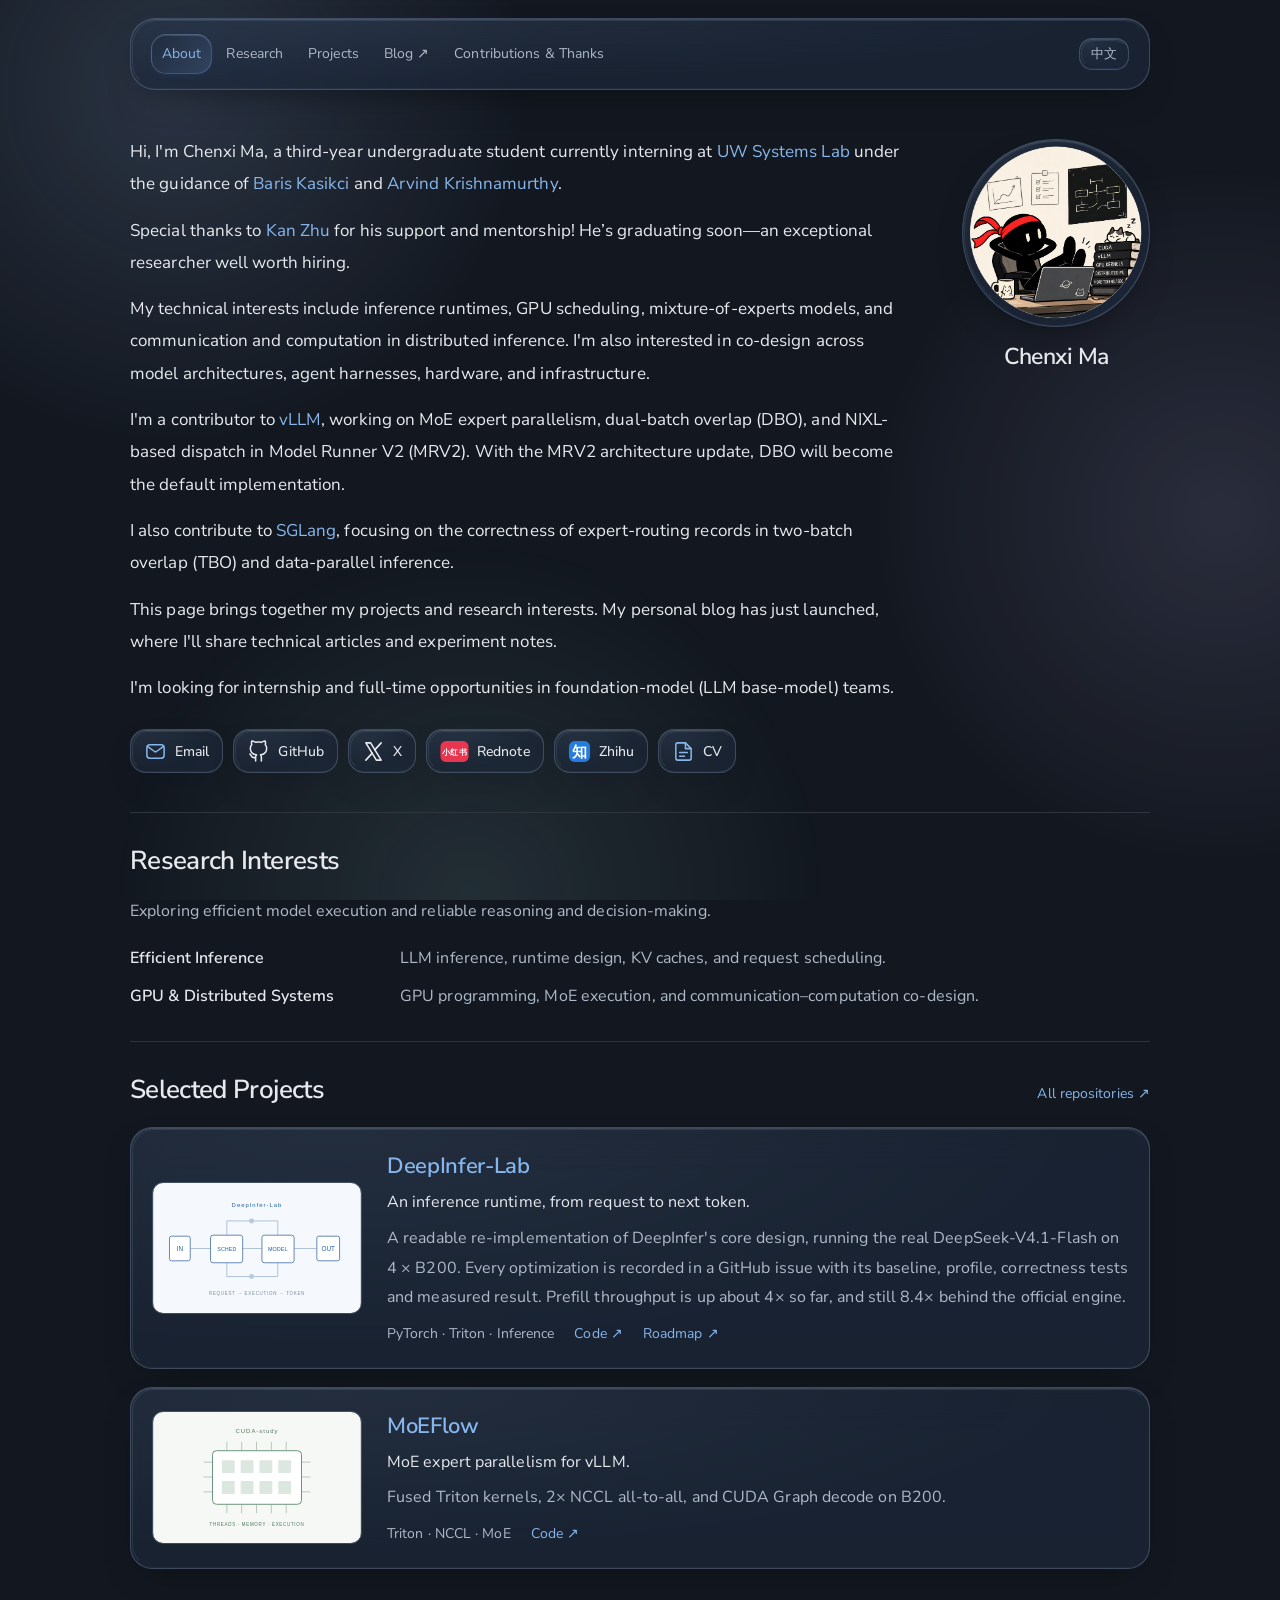
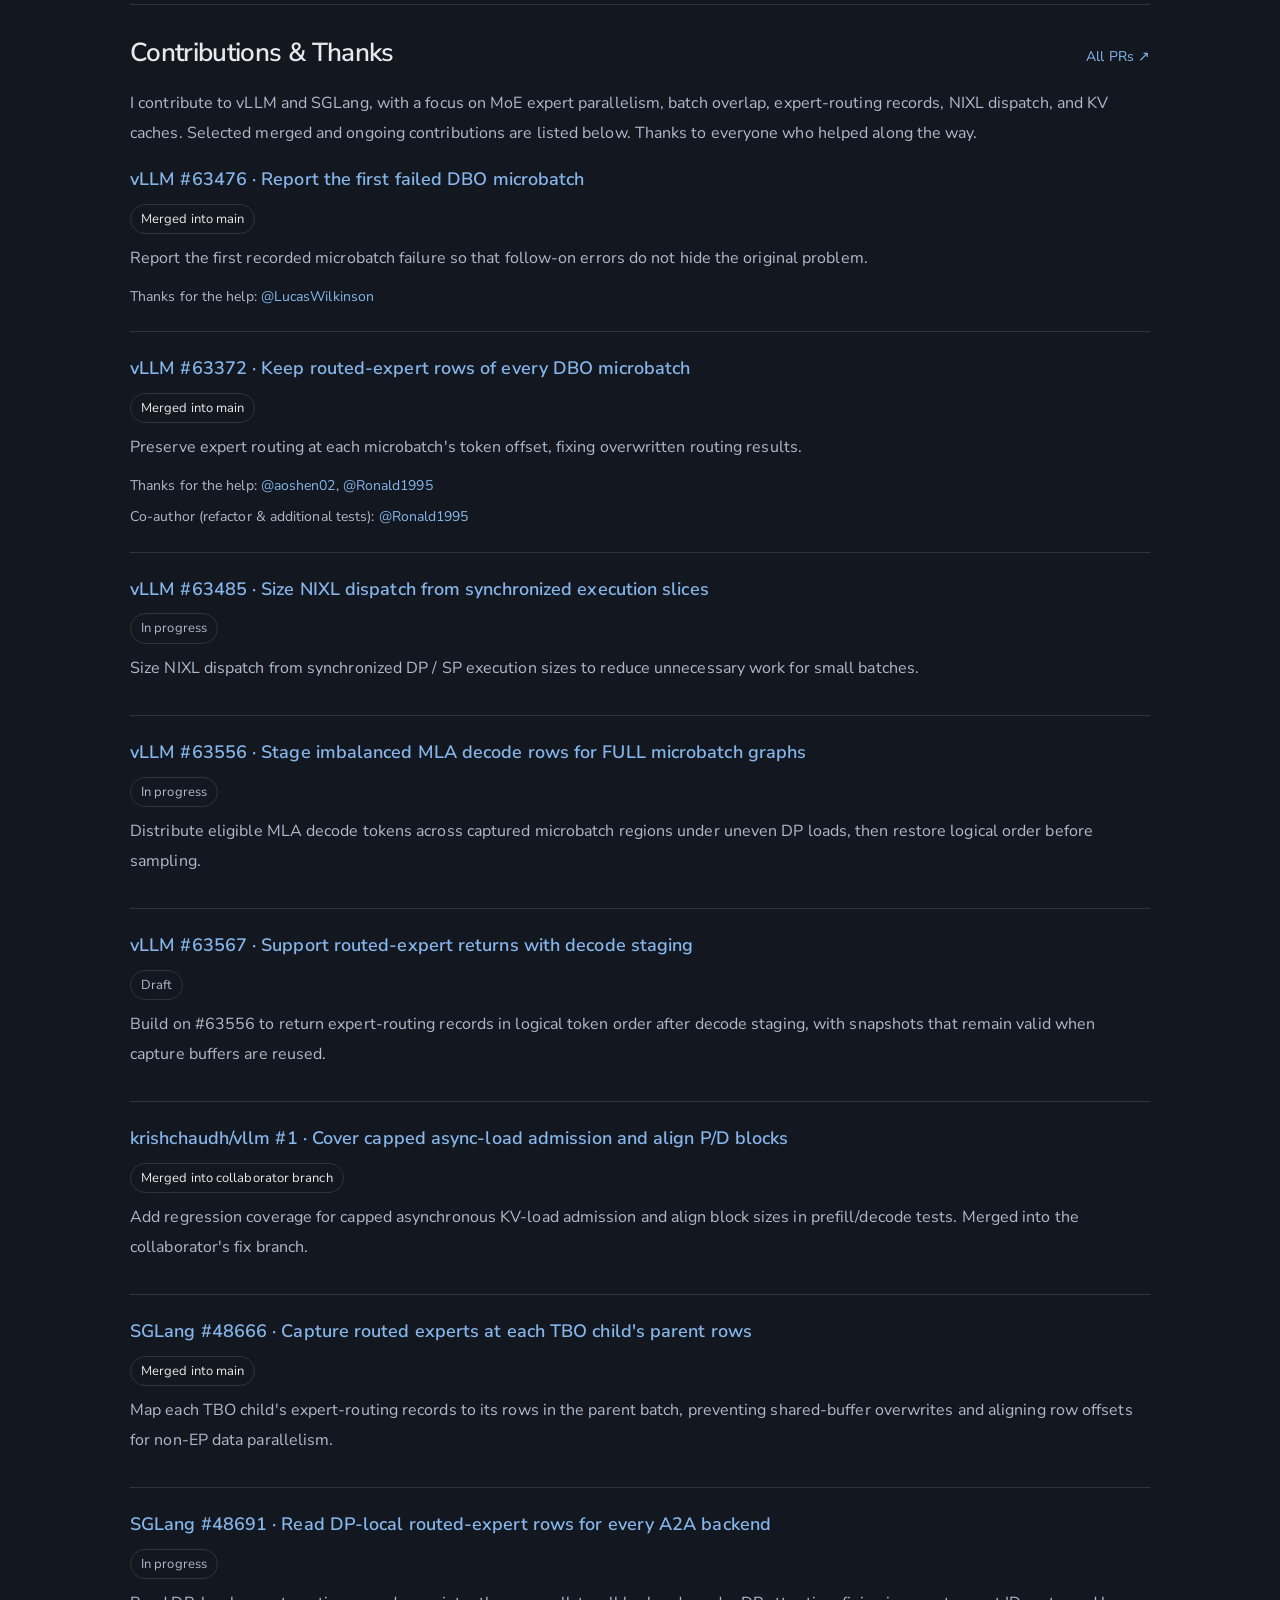
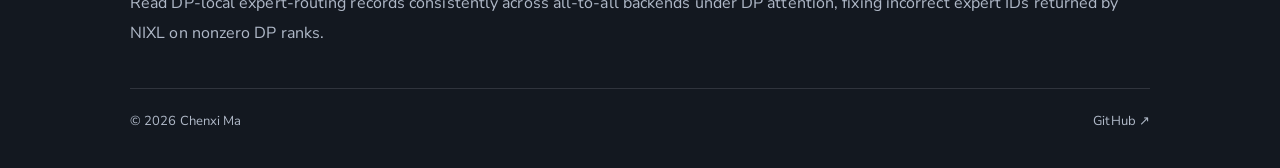
==== index.html @ b16ee127 "Restore Chinese and English CV downloads" ====
<!doctype html>
<html lang="en" data-theme="dark">
<head>
  <meta charset="utf-8">
  <meta name="viewport" content="width=device-width, initial-scale=1, viewport-fit=cover">
  <meta name="description" content="Chenxi Ma's personal homepage. Research interests in LLM inference and GPU systems. Projects, writing, and contact information." data-zh-content="马晨熙的个人主页：大模型推理与 GPU 系统。个人介绍、开源项目与独立博客。">
  <meta name="color-scheme" content="dark">
  <meta name="theme-color" content="#131820">
  <link rel="canonical" href="https://algebra-mcx.github.io/">
  <meta property="og:title" content="Chenxi Ma" data-zh-content="马晨熙">
  <meta property="og:description" content="LLM Inference · GPU Systems" data-zh-content="大模型推理 · GPU 系统">
  <meta property="og:url" content="https://algebra-mcx.github.io/">
  <meta property="og:type" content="website">
  <meta property="og:image" content="https://algebra-mcx.github.io/assets/chenxi-avatar.png">
  <meta property="og:site_name" content="Chenxi Ma">
  <meta name="twitter:card" content="summary">
  <meta name="author" content="Chenxi Ma">
  <meta name="robots" content="index, follow, max-image-preview:large">
  <link rel="me" href="https://github.com/algebra-MCX">
  <link rel="me" href="https://x.com/Shannon20051127">
  <script type="application/ld+json">
  {
    "@context": "https://schema.org",
    "@type": "ProfilePage",
    "url": "https://algebra-mcx.github.io/",
    "name": "Chenxi Ma",
    "mainEntity": {
      "@type": "Person",
      "name": "Chenxi Ma",
      "alternateName": ["马晨熙", "Chenxi Ma algebra-MCX"],
      "url": "https://algebra-mcx.github.io/",
      "image": "https://algebra-mcx.github.io/assets/chenxi-avatar.png",
      "jobTitle": "Undergraduate researcher, LLM inference and GPU systems",
      "description": "Chenxi Ma, contributor to vLLM and SGLang, working on MoE expert parallelism, batch overlap, expert-routing correctness and NIXL-based dispatch. Interests: LLM inference runtimes and GPU systems.",
      "affiliation": {"@type": "Organization", "name": "UW Systems Lab"},
      "knowsAbout": ["LLM inference", "GPU systems", "Mixture of Experts", "vLLM", "SGLang"],
      "sameAs": ["https://github.com/algebra-MCX", "https://x.com/Shannon20051127", "https://tech-blog-chi.vercel.app/"]
    }
  }
  </script>
  <title data-zh="马晨熙">Chenxi Ma</title>
  <link rel="preconnect" href="https://fonts.googleapis.com">
  <link rel="preconnect" href="https://fonts.gstatic.com" crossorigin>
  <link href="https://fonts.googleapis.com/css2?family=Nunito+Sans:wght@400;500;600;700&amp;display=swap" rel="stylesheet">
  <link rel="icon" href="assets/mark.svg" type="image/svg+xml">
  <link rel="stylesheet" href="style.css?v=contributions-1">
  <script src="config.js?v=xiaohongshu-1" defer></script>
  <script src="main.js?v=cv-lang-1" defer></script>
  <script src="glass.js" defer></script>
</head>
<body>
  <div class="glass-ambient" aria-hidden="true"><span></span><span></span><span></span></div>
  <div class="interaction-ripples" aria-hidden="true"></div>
  <a class="skip-link" href="#main" data-zh="跳转到主要内容">Skip to main content</a>
  <header class="site-header shell glass-surface">
    <nav aria-label="Main navigation" data-zh-label="主导航">
      <span class="nav-lens" aria-hidden="true"></span>
      <a href="#about" data-zh="关于">About</a>
      <a href="#research" data-zh="研究">Research</a>
      <a href="#projects" data-zh="项目">Projects</a>
      <a data-blog-link role="link" aria-disabled="true" title="Blog coming soon" data-zh-title="博客尚未开放" data-zh="博客 ↗">Blog ↗</a>
      <a href="#contributions" data-zh="贡献与致谢">Contributions &amp; Thanks</a>
    </nav>
    <button class="language-toggle glass-control" type="button" lang="zh-CN" aria-label="Switch to Chinese" hidden>中文</button>
  </header>
  <main id="main" class="shell">
    <section class="profile" id="about" aria-labelledby="profile-name">
      <div class="bio">
        <p><span data-zh="你好，我是马晨熙，目前是一名大三学生，正在 ">Hi, I'm Chenxi Ma, a third-year undergraduate student currently interning at </span><a href="https://syslab.cs.washington.edu/">UW Systems Lab</a><span data-zh=" 实习，由 "> under the guidance of </span><a href="https://homes.cs.washington.edu/~baris/">Baris Kasikci</a><span data-zh=" 和 "> and </span><a href="https://www.cs.washington.edu/people/faculty/arvind">Arvind Krishnamurthy</a><span data-zh=" 指导。">.</span></p>
        <p><span data-zh="特别感谢 ">Special thanks to </span><a href="https://kanzhu.netlify.app/uploads/KanZhuCV.pdf" data-zh="朱侃">Kan Zhu</a><span data-zh=" 师兄的关照！"> for his support and mentorship!</span> <span data-zh="师兄即将毕业，实力过硬，欢迎各大厂联系！">He’s graduating soon—an exceptional researcher well worth hiring.</span></p>
        <p data-zh="我的技术兴趣包括推理 Runtime、GPU 调度、混合专家模型，以及分布式推理中的通信与计算。同时，我也对模型架构、Agent Harness、硬件与 Infra 之间的 Co-design 感兴趣。">My technical interests include inference runtimes, GPU scheduling, mixture-of-experts models, and communication and computation in distributed inference. I'm also interested in co-design across model architectures, agent harnesses, hardware, and infrastructure.</p>
        <p><span data-zh="我是 ">I'm a contributor to </span><a href="https://github.com/vllm-project/vllm">vLLM</a><span data-zh=" 的贡献者，方向是 Model Runner V2 中的 MoE 专家并行、双批次重叠（DBO）和基于 NIXL 的 dispatch。">, working on MoE expert parallelism, dual-batch overlap (DBO), and NIXL-based dispatch in Model Runner V2 (MRV2).</span> <span data-zh="随着 MRV2 架构更新，DBO 将成为默认实现。">With the MRV2 architecture update, DBO will become the default implementation.</span></p>
        <p><span data-zh="我也是 ">I also contribute to </span><a href="https://github.com/sgl-project/sglang">SGLang</a><span data-zh=" 的贡献者，关注双批次重叠（TBO）与数据并行推理中专家路由记录的正确性。">, focusing on the correctness of expert-routing records in two-batch overlap (TBO) and data-parallel inference.</span></p>
        <p data-zh="这里收录我的项目与研究兴趣。个人博客刚刚搭建，之后会在其中分享技术文章和实验笔记。">This page brings together my projects and research interests. My personal blog has just launched, where I'll share technical articles and experiment notes.</p>
        <p data-zh="我正在寻找大模型基座方向的实习和正式工作。">I'm looking for internship and full-time opportunities in foundation-model (LLM base-model) teams.</p>
        <div class="social-links" aria-label="Social and contact links" data-zh-label="社交与联系方式">
          <a class="social-link glass-control social-email" href="mailto:shannon20051127@gmail.com">
            <span class="social-icon" aria-hidden="true"><svg viewBox="0 0 24 24" fill="none" stroke="currentColor" stroke-width="1.6" stroke-linecap="round" stroke-linejoin="round"><rect x="3" y="5" width="18" height="14" rx="3"/><path d="m4 7 7 5a1.8 1.8 0 0 0 2 0l7-5"/></svg></span><span data-zh="邮箱">Email</span>
          </a>
          <a class="social-link glass-control social-github" href="https://github.com/algebra-MCX">
            <span class="social-icon" aria-hidden="true"><svg viewBox="0 0 24 24" fill="none" stroke="currentColor" stroke-width="1.6" stroke-linecap="round" stroke-linejoin="round"><path d="M9 22v-3.8c-3.8.8-4.6-1.7-4.6-1.7-.6-1.5-1.4-1.9-1.4-1.9M15 22v-3.9a3.4 3.4 0 0 0-.9-2.6c3.1-.4 6.4-1.5 6.4-7a5.4 5.4 0 0 0-1.5-3.8 5 5 0 0 0-.1-3.7S17.7.6 15 2.4a13.2 13.2 0 0 0-6 0C6.3.6 5.1 1 5.1 1A5 5 0 0 0 5 4.7a5.4 5.4 0 0 0-1.5 3.8c0 5.5 3.3 6.6 6.4 7a3.4 3.4 0 0 0-.9 2.6"/></svg></span><span>GitHub</span>
          </a>
          <a class="social-link glass-control social-x" href="https://x.com/Shannon20051127">
            <span class="social-icon" aria-hidden="true"><svg viewBox="0 0 24 24" fill="none" stroke="currentColor" stroke-width="1.65" stroke-linecap="round" stroke-linejoin="round"><path d="M4 3h5L20 21h-5L4 3Z"/><path d="m20 3-6.7 7.3M4 21l6.7-7.3"/></svg></span><span>X</span>
          </a>
          <a class="social-link glass-control social-red" data-profile-link="xiaohongshu" href="https://www.xiaohongshu.com/user/profile/6ad229240000000005006800">
            <span class="social-icon" aria-hidden="true"><svg viewBox="0 0 32 24"><rect x=".5" y=".5" width="31" height="23" rx="6" fill="currentColor"/><text x="16" y="15.8" fill="white" text-anchor="middle" font-size="9" font-weight="700" font-family="PingFang SC,Microsoft YaHei,sans-serif">小红书</text></svg></span><span data-zh="小红书">Rednote</span>
          </a>
          <a class="social-link glass-control social-zhihu" data-profile-link="zhihu" href="https://www.zhihu.com/people/zhib1eiazpn">
            <span class="social-icon" aria-hidden="true"><svg viewBox="0 0 24 24"><rect x="1" y="1" width="22" height="22" rx="6" fill="currentColor"/><text x="12" y="17.3" fill="white" text-anchor="middle" font-size="16" font-weight="600" font-family="PingFang SC,Microsoft YaHei,sans-serif">知</text></svg></span><span data-zh="知乎">Zhihu</span>
          </a>
          <a id="cv" class="social-link glass-control social-resume" href="CV-en.pdf" data-zh-href="CV-zh.pdf" target="_blank" rel="noopener" title="CV (PDF)" data-zh-title="简历（PDF）">
            <span class="social-icon" aria-hidden="true"><svg viewBox="0 0 24 24" fill="none" stroke="currentColor" stroke-width="1.6" stroke-linecap="round" stroke-linejoin="round"><path d="M14 3H6a2 2 0 0 0-2 2v14a2 2 0 0 0 2 2h12a2 2 0 0 0 2-2V9Z"/><path d="M14 3v6h6M8 13h8M8 17h5"/></svg></span><span data-zh="简历">CV</span>
          </a>
        </div>
      </div>
      <aside class="profile-side" aria-label="Profile" data-zh-label="个人资料">
        <div class="portrait-frame glass-surface portrait-frame--illustration">
          <span class="portrait-fallback" aria-hidden="true">CM</span>
          <img class="portrait" src="assets/chenxi-avatar.png" width="1254" height="1254" alt="Chenxi Ma's illustrated avatar: a character with a red headband at a laptop, with cats and GPU books" data-zh-alt="马晨熙的插画头像：戴红头带的人物、笔记本电脑、猫和 GPU 书籍" decoding="async" fetchpriority="high">
        </div>
        <h1 id="profile-name" class="profile-caption" data-zh="马晨熙">Chenxi Ma</h1>
      </aside>
    </section>

    <section class="section research" id="research" aria-labelledby="research-title">
      <div class="section-title"><h2 id="research-title" data-zh="研究兴趣">Research Interests</h2></div>
      <p class="section-intro" data-zh="围绕更高效的模型执行，以及更可靠的推理与决策展开探索。">Exploring efficient model execution and reliable reasoning and decision-making.</p>
      <dl class="research-list">
        <div><dt data-zh="高效推理">Efficient Inference</dt><dd data-zh="大模型推理、Runtime 设计、KV cache 与请求调度。">LLM inference, runtime design, KV caches, and request scheduling.</dd></div>
        <div><dt data-zh="GPU 与分布式系统">GPU &amp; Distributed Systems</dt><dd data-zh="GPU 编程、MoE 执行，以及通信与计算的协同。">GPU programming, MoE execution, and communication–computation co-design.</dd></div>
      </dl>
    </section>

    <section class="section" id="projects" aria-labelledby="projects-title">
      <div class="section-title"><h2 id="projects-title" data-zh="精选项目">Selected Projects</h2><a class="all-link" href="https://github.com/algebra-MCX?tab=repositories" data-zh="全部仓库 ↗">All repositories ↗</a></div>
      <article class="project glass-surface">
        <a class="project-image" href="https://github.com/algebra-MCX/DeepInfer-Lab" tabindex="-1" aria-hidden="true"><img src="assets/runtime.svg?v=deepinfer-lab" width="210" height="132" alt="" loading="lazy"></a>
        <div class="project-copy"><h3><a href="https://github.com/algebra-MCX/DeepInfer-Lab">DeepInfer-Lab</a></h3><p class="project-subtitle" data-zh="理解推理 Runtime，从请求到下一个 token。">An inference runtime, from request to next token.</p><p data-zh="可读的 DeepInfer 核心设计复刻，在 4 × B200 上运行真实的 DeepSeek-V4.1-Flash。每一次优化都在 GitHub issue 中记录基线、profile、正确性测试与实测结果；prefill 吞吐目前提升约 4 倍，离官方仍差 8.4 倍。">A readable re-implementation of DeepInfer's core design, running the real DeepSeek-V4.1-Flash on 4 × B200. Every optimization is recorded in a GitHub issue with its baseline, profile, correctness tests and measured result. Prefill throughput is up about 4× so far, and still 8.4× behind the official engine.</p><div class="project-meta"><span data-zh="PyTorch · Triton · 推理">PyTorch · Triton · Inference</span><a href="https://github.com/algebra-MCX/DeepInfer-Lab" data-zh="代码 ↗">Code ↗</a><a href="https://github.com/algebra-MCX/DeepInfer-Lab/issues/3" data-zh="路线图 ↗">Roadmap ↗</a></div></div>
      </article>
      <article class="project glass-surface">
        <a class="project-image" href="https://github.com/algebra-MCX/MoEFlow" tabindex="-1" aria-hidden="true"><img src="assets/compute.svg" width="210" height="132" alt="" loading="lazy"></a>
        <div class="project-copy"><h3><a href="https://github.com/algebra-MCX/MoEFlow">MoEFlow</a></h3><p class="project-subtitle" data-zh="面向 vLLM 的 MoE 专家并行。">MoE expert parallelism for vLLM.</p><p data-zh="融合 Triton kernel、两倍 NCCL all-to-all，以及在 B200 上的 CUDA Graph decode。">Fused Triton kernels, 2× NCCL all-to-all, and CUDA Graph decode on B200.</p><div class="project-meta"><span data-zh="Triton · NCCL · MoE">Triton · NCCL · MoE</span><a href="https://github.com/algebra-MCX/MoEFlow" data-zh="代码 ↗">Code ↗</a></div></div>
      </article>
    </section>

    <section class="section contributions" id="contributions" aria-labelledby="contributions-title">
      <span id="vllm" aria-hidden="true"></span>
      <div class="section-title"><h2 id="contributions-title" data-zh="贡献与致谢">Contributions &amp; Thanks</h2><a class="all-link" href="https://github.com/search?q=is%3Apr+author%3Aalgebra-MCX+is%3Apublic+-user%3Aalgebra-MCX&amp;type=pullrequests" data-zh="全部 PR ↗">All PRs ↗</a></div>
      <p class="section-intro" data-zh="我为 vLLM 和 SGLang 贡献代码，关注 MoE 专家并行、批次重叠、专家路由记录、NIXL dispatch 和 KV cache。以下收录已合并和进行中的工作。感谢在这些工作中给予帮助的伙伴。">I contribute to vLLM and SGLang, with a focus on MoE expert parallelism, batch overlap, expert-routing records, NIXL dispatch, and KV caches. Selected merged and ongoing contributions are listed below. Thanks to everyone who helped along the way.</p>
      <dl class="research-list contribution-list">
        <div>
          <dt><a href="https://github.com/vllm-project/vllm/pull/63476">vLLM #63476 · Report the first failed DBO microbatch</a></dt>
          <dd>
            <span class="contribution-status" data-zh="已合并到 main">Merged into main</span>
            <p data-zh="报告最先记录的 microbatch 异常，避免后续错误掩盖原始问题。">Report the first recorded microbatch failure so that follow-on errors do not hide the original problem.</p>
            <div class="contribution-credit"><span data-zh="感谢帮助：">Thanks for the help: </span><a href="https://github.com/LucasWilkinson">@LucasWilkinson</a></div>
          </dd>
        </div>
        <div>
          <dt><a href="https://github.com/vllm-project/vllm/pull/63372">vLLM #63372 · Keep routed-expert rows of every DBO microbatch</a></dt>
          <dd>
            <span class="contribution-status" data-zh="已合并到 main">Merged into main</span>
            <p data-zh="按各 microbatch 的 token 偏移保存专家路由，修复路由结果相互覆盖的问题。">Preserve expert routing at each microbatch's token offset, fixing overwritten routing results.</p>
            <div class="contribution-credit"><span data-zh="感谢帮助：">Thanks for the help: </span><a href="https://github.com/aoshen02">@aoshen02</a>, <a href="https://github.com/Ronald1995">@Ronald1995</a></div>
            <div class="contribution-credit"><span data-zh="共同作者（重构与补充测试）：">Co-author (refactor &amp; additional tests): </span><a href="https://github.com/Ronald1995">@Ronald1995</a></div>
          </dd>
        </div>
        <div>
          <dt><a href="https://github.com/vllm-project/vllm/pull/63485">vLLM #63485 · Size NIXL dispatch from synchronized execution slices</a></dt>
          <dd>
            <span class="contribution-status contribution-status--pending" data-zh="进行中">In progress</span>
            <p data-zh="按同步后的 DP / SP 执行规模设置 NIXL dispatch 容量，减少小批次下的冗余工作。">Size NIXL dispatch from synchronized DP / SP execution sizes to reduce unnecessary work for small batches.</p>
          </dd>
        </div>
        <div>
          <dt><a href="https://github.com/vllm-project/vllm/pull/63556">vLLM #63556 · Stage imbalanced MLA decode rows for FULL microbatch graphs</a></dt>
          <dd>
            <span class="contribution-status contribution-status--pending" data-zh="进行中">In progress</span>
            <p data-zh="在 DP 负载不均时，将符合条件的 MLA decode token 分布到已捕获的 microbatch 区域，并在采样前恢复逻辑顺序。">Distribute eligible MLA decode tokens across captured microbatch regions under uneven DP loads, then restore logical order before sampling.</p>
          </dd>
        </div>
        <div>
          <dt><a href="https://github.com/vllm-project/vllm/pull/63567">vLLM #63567 · Support routed-expert returns with decode staging</a></dt>
          <dd>
            <span class="contribution-status contribution-status--pending" data-zh="草稿">Draft</span>
            <p data-zh="基于 #63556，在 decode staging 后按逻辑 token 顺序返回专家路由，并在捕获缓冲区复用后保持路由快照有效。">Build on #63556 to return expert-routing records in logical token order after decode staging, with snapshots that remain valid when capture buffers are reused.</p>
          </dd>
        </div>
        <div>
          <dt><a href="https://github.com/krishchaudh/vllm/pull/1">krishchaudh/vllm #1 · Cover capped async-load admission and align P/D blocks</a></dt>
          <dd>
            <span class="contribution-status" data-zh="已合并到协作者分支">Merged into collaborator branch</span>
            <p data-zh="补充异步 KV 加载准入上限的回归测试，并统一 prefill/decode 测试中的 block 大小。已合并到协作者的修复分支。">Add regression coverage for capped asynchronous KV-load admission and align block sizes in prefill/decode tests. Merged into the collaborator's fix branch.</p>
          </dd>
        </div>
        <div>
          <dt><a href="https://github.com/sgl-project/sglang/pull/48666">SGLang #48666 · Capture routed experts at each TBO child's parent rows</a></dt>
          <dd>
            <span class="contribution-status" data-zh="已合并到 main">Merged into main</span>
            <p data-zh="将 TBO 子批次的专家路由写入父批次中对应的 token 行，修复共享缓冲区中的记录覆盖，并对齐非 EP 数据并行场景下的行偏移。">Map each TBO child's expert-routing records to its rows in the parent batch, preventing shared-buffer overwrites and aligning row offsets for non-EP data parallelism.</p>
          </dd>
        </div>
        <div>
          <dt><a href="https://github.com/sgl-project/sglang/pull/48691">SGLang #48691 · Read DP-local routed-expert rows for every A2A backend</a></dt>
          <dd>
            <span class="contribution-status contribution-status--pending" data-zh="进行中">In progress</span>
            <p data-zh="在 DP attention 下，统一各 all-to-all 后端对 DP 本地专家路由记录的读取方式，修复 NIXL 在非零 DP rank 上返回错误专家 ID 的问题。">Read DP-local expert-routing records consistently across all-to-all backends under DP attention, fixing incorrect expert IDs returned by NIXL on nonzero DP ranks.</p>
          </dd>
        </div>
      </dl>
    </section>

  </main>
  <footer class="site-footer shell"><span>© <span id="year">2026</span> <span data-zh="马晨熙">Chenxi Ma</span></span><a href="https://github.com/algebra-MCX">GitHub ↗</a></footer>
</body>
</html>
---- style.css ----
@charset "UTF-8";
:root{color-scheme:light;--paper:#fff;--ink:#20242a;--muted:#6b7179;--line:#e7e9ec;--link:#2463a5;--soft:#f5f7fa;--sans:-apple-system,BlinkMacSystemFont,"Segoe UI","PingFang SC","Microsoft YaHei",Arial,sans-serif}
:root[data-theme="dark"]{color-scheme:dark;--paper:#17191d;--ink:#e7e9ee;--muted:#a2a8b2;--line:#30343d;--link:#86b6eb;--soft:#252a32}
*{box-sizing:border-box}html{scroll-behavior:smooth;scroll-padding-top:30px}body{margin:0;background:var(--paper);color:var(--ink);font:14px/1.85 var(--sans);-webkit-font-smoothing:antialiased}a{color:var(--link);text-decoration:none;text-underline-offset:3px}a:hover:not([aria-disabled="true"]){text-decoration:underline}a:focus-visible,button:focus-visible{outline:2px solid var(--link);outline-offset:5px;border-radius:2px}button{font:inherit}[hidden]{display:none!important}a[aria-disabled="true"]{color:var(--muted);opacity:.6;cursor:default}.shell{width:min(920px,calc(100% - 80px));margin-inline:auto}.skip-link{position:fixed;z-index:5;top:-80px;left:20px;padding:8px 18px;background:var(--ink);color:var(--paper)}.skip-link:focus{top:12px}.site-header{height:83px;display:flex;align-items:center;border-bottom:1px solid var(--line);gap:22px}.brand{color:var(--ink);font-size:15px;font-weight:600;letter-spacing:-.3px}.site-header nav{display:flex;gap:25px;align-items:center;margin-left:auto;font-size:12px}.site-header nav a{color:var(--muted)}.site-header nav a:hover{color:var(--link)}.theme-toggle{width:28px;height:28px;display:grid;place-items:center;flex-shrink:0;border:0;background:transparent;color:var(--muted);cursor:pointer;border-radius:50%}.theme-toggle:hover{background:var(--soft)}.profile{display:grid;grid-template-columns:minmax(0,1fr) 188px;gap:54px;padding-block:52px 39px;align-items:start}h1{font-size:34px;line-height:1.2;font-weight:600;letter-spacing:-1px;margin:0 0 23px}.bio p{margin:0 0 14px;text-wrap:pretty}.bio strong{font-weight:600}.social-links{display:flex;gap:13px;align-items:center;margin-top:22px;font-size:13px}.social-links>span{color:#b0b5bd}.profile-side{padding-top:3px}.portrait-frame{position:relative;width:188px;height:204px;border-radius:5px;overflow:hidden;background:var(--soft);border:1px solid var(--line)}.portrait-fallback{position:absolute;inset:0;display:grid;place-items:center;font:500 58px/1 Georgia,serif;color:var(--muted)}.portrait{position:relative;display:block;width:100%;height:100%;object-fit:cover;background:var(--soft)}.profile-caption{margin:11px 0 0;text-align:center;font-size:12px;font-weight:500;line-height:1.7}.profile-caption span{display:block;color:var(--muted);font-size:11px;font-weight:400}.section{padding-block:28px 30px;border-top:1px solid var(--line)}.section-title{display:flex;justify-content:space-between;align-items:baseline;gap:18px;margin-bottom:17px}h2{margin:0;font-size:21px;line-height:1.5;font-weight:600;letter-spacing:-.5px}h2 span{color:var(--muted);font-size:12px;font-weight:400;letter-spacing:0;margin-left:10px}.all-link{font-size:12px;white-space:nowrap}.section-intro{color:var(--muted);font-size:13px;margin:0 0 17px}.research-list{margin:0;font-size:13px}.research-list>div{display:grid;grid-template-columns:224px 1fr;gap:18px;margin-top:8px}.research-list dt{font-weight:500}.research-list dd{margin:0;color:var(--muted)}.project{display:grid;grid-template-columns:210px minmax(0,1fr);gap:27px;margin-top:27px;align-items:center}.project:last-child{margin-bottom:5px}.project-image{display:block;line-height:0;border:1px solid var(--line);border-radius:4px;overflow:hidden}.project-image img{display:block;width:100%;height:auto;aspect-ratio:210/132;object-fit:cover}.project-copy h3{margin:0 0 4px;font-size:17px;font-weight:600;line-height:1.6;letter-spacing:-.2px}.project-copy p{margin:0 0 8px;font-size:12px;line-height:1.85;color:var(--muted)}.project-copy p.project-subtitle{color:var(--ink);font-size:13px;margin-bottom:6px}.project-meta{display:flex;flex-wrap:wrap;gap:8px 20px;align-items:center;font-size:11px}.project-meta>span{color:var(--muted)}.blog p,.contact p{margin:0 0 11px;font-size:13px}.blog p.blog-status{color:var(--muted);font-size:11px}.contact .email{font-size:13px}.site-footer{display:flex;justify-content:space-between;align-items:center;gap:20px;color:var(--muted);font-size:11px;padding-block:20px 35px;border-top:1px solid var(--line)}.site-footer a{color:var(--muted)}
@media(max-width:760px){.shell{width:calc(100% - 48px)}.profile{grid-template-columns:minmax(0,1fr) 150px;gap:32px;padding-top:40px}.portrait-frame{width:150px;height:170px}h1{font-size:31px}.site-header nav{gap:18px}.project{grid-template-columns:180px minmax(0,1fr);gap:20px}.research-list>div{grid-template-columns:200px 1fr;gap:12px}}
@media(max-width:540px){.shell{width:calc(100% - 36px)}body{font-size:13px}.site-header{height:auto;min-height:78px;flex-wrap:wrap;gap:6px 10px;padding-block:15px}.site-header .brand{margin-right:auto}.site-header nav{order:3;flex:0 0 100%;margin-left:0;gap:23px;font-size:11px}.theme-toggle{margin-left:auto}.profile{position:relative;display:block;padding-block:31px 27px}.bio h1{font-size:30px;padding-right:102px;margin-bottom:68px;min-height:36px}.profile-side{position:absolute;top:28px;right:0;padding:0}.portrait-frame{width:83px;height:90px;border-radius:4px}.portrait-fallback{font-size:32px}.profile-caption{display:none}.bio p{margin-bottom:12px}.social-links{margin-top:18px;font-size:12px}.section{padding-block:24px 26px}.section-title{gap:10px;margin-bottom:15px}h2{font-size:19px;letter-spacing:-.5px}h2 span{font-size:10px;margin-left:6px}.all-link{font-size:10px}.section-intro{font-size:12px}.research-list>div{display:block;margin-top:15px}.research-list dt{font-size:12px}.research-list dd{margin-top:2px;font-size:12px}.project{grid-template-columns:112px minmax(0,1fr);gap:16px;align-items:start;margin-top:23px}.project-image{margin-top:4px}.project-image img{aspect-ratio:1.15;object-fit:cover}.project-copy h3{font-size:16px}.project-copy p.project-subtitle{font-size:12px}.project-copy p{font-size:11px}.project-meta{display:block;font-size:10px}.project-meta>span{display:block;margin-bottom:4px}.blog p,.contact p{font-size:12px}.contact .email{font-size:12px}.site-footer{padding-block:18px 27px;font-size:10px}}
@media(max-width:360px){.project{grid-template-columns:88px minmax(0,1fr);gap:13px}h2 span{display:none}.site-header nav{gap:21px}}
@media(prefers-reduced-motion:reduce){html{scroll-behavior:auto}*{transition:none!important}}
.language-toggle{flex-shrink:0;padding:3px 8px;border:1px solid var(--line);border-radius:4px;background:transparent;color:var(--muted);font-size:11px;line-height:1.6;cursor:pointer}.language-toggle:hover{background:var(--soft);color:var(--link)}
@media(min-width:541px) and (max-width:760px){.site-header{gap:12px}.site-header nav{gap:13px;font-size:11px}}
@media(max-width:540px){.site-header .theme-toggle{margin-left:0}.site-header nav{justify-content:space-between;gap:10px}}

/* Liquid glass: transparent material, a curved rim, and moving reflected light. */
:root {
  --paper: #d4dce0;
  --ink: #283b48;
  --muted: #3d525e;
  --link: #254f6c;
  --line: rgba(55, 85, 103, .29);
  --soft: #c6d5df;
  --glass-fill: rgba(134, 174, 201, .22);
  --glass-border: rgba(48, 94, 125, .38);
  --glass-edge: rgba(221, 238, 249, .54);
  --glass-glow: rgba(187, 221, 244, .34);
  --glass-shadow: 0 12px 32px -18px rgba(36, 68, 91, .32);
  --glass-inset: inset 0 1px 0 rgba(224, 241, 250, .46), inset 0 -1px 0 rgba(64, 110, 141, .18);
  --lens-fill: rgba(99, 156, 197, .24);
  --ripple-color: rgba(87, 143, 183, .23);
  --wave-edge: rgba(45, 104, 147, .38);
  --ambient-blue: rgba(142, 169, 184, .28);
  --ambient-lilac: rgba(156, 174, 189, .23);
  --ambient-mint: rgba(145, 172, 165, .22);
  --glass-rest-opacity: .24;
  --glass-hover-opacity: .54;
  --glass-rim-opacity: .40;
  --glass-saturation: 125%;
}
:root[data-theme="dark"] {
  --paper: #131820;
  --muted: #b0b9c8;
  --glass-fill: rgba(30, 40, 57, .65);
  --glass-border: rgba(182, 207, 246, .23);
  --glass-edge: rgba(182, 207, 246, .19);
  --glass-glow: rgba(185, 218, 255, .2);
  --glass-shadow: 0 14px 36px -18px rgba(0, 0, 0, .55);
  --glass-inset: inset 0 1px 0 rgba(219, 235, 255, .17), inset 0 -1px 0 rgba(116, 156, 218, .08);
  --lens-fill: rgba(119, 168, 234, .19);
  --ripple-color: rgba(170, 209, 255, .2);
  --wave-edge: rgba(163, 204, 255, .38);
  --ink: #e7e9ee;
  --line: #30343d;
  --link: #86b6eb;
  --soft: #252a32;
  --ambient-blue: rgba(170, 203, 255, .33);
  --ambient-lilac: rgba(198, 186, 246, .28);
  --ambient-mint: rgba(162, 219, 217, .24);
  --glass-rest-opacity: .32;
  --glass-hover-opacity: .82;
  --glass-rim-opacity: .62;
  --glass-saturation: 155%;
}
body { isolation: isolate; }
html { scroll-padding-top: 116px; }
.glass-ambient { position: fixed; inset: 0; z-index: -1; overflow: hidden; pointer-events: none; }
.glass-ambient span { position: absolute; display: block; width: min(70vw, 760px); aspect-ratio: 1; border-radius: 50%; animation: ambient-drift 24s ease-in-out infinite alternate; }
.glass-ambient span:nth-child(1) { top: -32%; left: -16%; background: radial-gradient(circle, var(--ambient-blue), transparent 68%); }
.glass-ambient span:nth-child(2) { top: 15%; right: -25%; background: radial-gradient(circle, var(--ambient-lilac), transparent 68%); animation-delay: -9s; }
.glass-ambient span:nth-child(3) { bottom: -42%; left: 7%; background: radial-gradient(circle, var(--ambient-mint), transparent 68%); animation-delay: -17s; }
:root[data-theme="dark"] .glass-ambient { opacity: .48; }
.glass-surface, .glass-control {
  position: relative;
  isolation: isolate;
  border: 1px solid var(--glass-border);
  background: var(--glass-fill);
  -webkit-backdrop-filter: blur(22px) saturate(var(--glass-saturation));
  backdrop-filter: blur(22px) saturate(var(--glass-saturation));
  box-shadow: var(--glass-shadow), var(--glass-inset);
}
.glass-surface::before, .glass-control::before {
  content: "";
  position: absolute;
  inset: 0;
  z-index: -1;
  pointer-events: none;
  border-radius: inherit;
  background: radial-gradient(ellipse at var(--glass-x, 20%) var(--glass-y, 0%), var(--glass-glow), transparent 65%);
  opacity: var(--glass-rest-opacity);
  transition: opacity .35s ease;
}
.glass-surface::after, .glass-control::after {
  content: "";
  position: absolute;
  inset: 1px;
  pointer-events: none;
  border: 1px solid transparent;
  border-top-color: var(--glass-edge);
  border-left-color: var(--glass-edge);
  border-radius: inherit;
  opacity: var(--glass-rim-opacity);
}
.glass-tracking::before { opacity: var(--glass-hover-opacity); }
.site-header.glass-surface {
  position: sticky;
  top: 16px;
  z-index: 10;
  height: auto;
  min-height: 72px;
  margin-top: 18px;
  padding: 14px 20px;
  border-radius: 25px;
  gap: 15px;
}
.site-header nav { position: relative; isolation: isolate; gap: 3px; }
.site-header nav a { position: relative; display: block; padding: 7px 11px; border-radius: 15px; white-space: nowrap; }
.site-header nav a:hover { text-decoration: none; }
.site-header nav a[aria-current="location"] { color: var(--link); }
.nav-lens {
  position: absolute;
  inset: 0 auto auto 0;
  z-index: -1;
  pointer-events: none;
  border: 1px solid var(--glass-border);
  border-radius: 15px;
  background: linear-gradient(140deg, var(--glass-fill), var(--lens-fill));
  box-shadow: inset 0 1px 1px var(--glass-edge), 0 3px 9px -5px rgba(50, 100, 180, .4);
  transition: none;
}
.nav-lens.is-animating { will-change: transform; }
.language-toggle.glass-control { padding: 5px 11px; border-radius: 13px; }
.theme-toggle.glass-control { width: 31px; height: 31px; }
.glass-control { overflow: hidden; transition: transform .25s ease, box-shadow .25s ease; }
.glass-control:hover { background: var(--glass-fill); }
.glass-control:active { transform: scale(.94); }
.profile { padding-top: 46px; }
.portrait-frame.glass-surface { padding: 6px; border-radius: 24px; }
.portrait { border-radius: 18px; }
.project.glass-surface {
  padding: 21px;
  gap: 25px;
  border-radius: 22px;
  margin-top: 18px;
  transition: transform .35s cubic-bezier(.2, .8, .2, 1), box-shadow .35s ease;
}
.project-image { border-radius: 11px; border-color: var(--glass-border); }
.project-image img { filter: brightness(.94) saturate(.68) sepia(.08); }
:root[data-theme="dark"] .project-image img { filter: none; }
.blog.glass-surface { margin-top: 12px; margin-bottom: 28px; padding: 24px 27px; border-radius: 22px; }
.section { border-top-color: var(--line); }
.blog.glass-surface { border-top-color: var(--glass-border); }
.interaction-ripples { position: fixed; inset: 0; z-index: 30; overflow: hidden; pointer-events: none; }
.ripple-burst { position: absolute; width: 0; height: 0; pointer-events: none; }
.ripple-ring {
  position: absolute;
  width: var(--wave-size, 84px);
  height: var(--wave-size, 84px);
  margin: calc(var(--wave-size, 84px) / -2);
  border: 1.2px solid var(--wave-edge);
  border-radius: 50%;
  box-shadow: 0 0 11px -4px var(--ripple-color), inset 0 0 8px -3px var(--ripple-color);
  opacity: 0;
  animation: interaction-wave .85s cubic-bezier(.12, .5, .35, 1) var(--wave-delay, 0s) both;
}
@keyframes ambient-drift { from { transform: translate3d(0, 0, 0) scale(1); } to { transform: translate3d(7%, 8%, 0) scale(1.12); } }
@keyframes interaction-wave { 0% { transform: scale(.12); opacity: 0; } 12% { opacity: .85; } 100% { transform: scale(1.8); opacity: 0; } }
@media(hover:hover) and (pointer:fine) { .project.glass-surface:hover { transform: translateY(-3px); box-shadow: 0 18px 34px -21px rgba(54, 95, 160, .38), var(--glass-inset); } }
@media(max-width:760px) { .site-header.glass-surface { gap: 9px; padding-inline: 14px; }.site-header nav { gap: 0; }.site-header nav a { padding-inline: 8px; }.project.glass-surface { gap: 18px; padding: 18px; } }
@media(max-width:540px) {
  html { scroll-padding-top: 140px; }
  .site-header.glass-surface { top: 10px; min-height: 90px; margin-top: 10px; padding: 12px 13px; border-radius: 22px; gap: 6px 9px; }
  .site-header nav { gap: 0; }
  .site-header nav a { padding: 6px 9px; font-size: 11px; }
  .language-toggle.glass-control { padding: 4px 9px; }
  .project.glass-surface { padding: 15px; gap: 14px; border-radius: 18px; }
  .blog.glass-surface { padding: 21px 20px; border-radius: 18px; }
  .portrait-frame.glass-surface { padding: 4px; border-radius: 16px; }.portrait { border-radius: 11px; }
  .glass-ambient span { width: 110vw; }
}
@media(max-width:360px) { .site-header nav a { padding-inline: 6px; }.project.glass-surface { padding: 12px; gap: 12px; } }
@supports not ((backdrop-filter: blur(1px)) or (-webkit-backdrop-filter: blur(1px))) { .glass-surface, .glass-control { background: var(--paper); } }
@media(prefers-reduced-motion:reduce) {
  .glass-ambient span, .ripple-ring { animation: none; }
  .interaction-ripples { display: none; }
  .project.glass-surface:hover, .glass-control:active { transform: none; }
  .nav-lens, .glass-control, .glass-surface::before, .glass-control::before { transition: none; }
}
@media(prefers-contrast:more) { .glass-surface, .glass-control { background: var(--paper); border-color: var(--muted); }.glass-ambient, .glass-surface::before, .glass-control::before { display: none; } }

/* Comfortable reading size, with glass social controls. */
.shell { width: min(1020px, calc(100% - 80px)); }
body, .bio p { font-size: 17px; line-height: 1.85; }
h1 { font-size: 41px; }
h2 { font-size: 26px; }
.brand { font-size: 18px; }
.site-header nav { font-size: 14px; margin-left: 0; margin-right: auto; }
.language-toggle { font-size: 13px; }
.section-intro, .research-list, .blog p, .contact p, .contact .email { font-size: 16px; }
.research-list > div { grid-template-columns: 252px 1fr; }
.project-copy h3 { font-size: 22px; }
.project-copy p, .project-copy p.project-subtitle { font-size: 16px; }
.project-meta, .all-link, .profile-caption { font-size: 14px; }
.profile-caption span, .site-footer, .blog p.blog-status { font-size: 13px; }
.social-links { flex-wrap: wrap; gap: 10px; margin-top: 25px; }
.social-link.glass-control {
  display: inline-flex;
  align-items: center;
  justify-content: center;
  gap: 8px;
  min-height: 44px;
  padding: 8px 13px;
  border-radius: 16px;
  color: var(--ink);
  font-size: 14px;
  font-weight: 500;
  line-height: 1.4;
  white-space: nowrap;
}
.social-link.glass-control:hover { text-decoration: none; }
.social-icon { display: inline-flex; align-items: center; justify-content: center; width: 23px; height: 23px; flex-shrink: 0; }
.social-icon svg { display: block; width: 100%; height: 100%; }
.social-email .social-icon, .social-resume .social-icon { color: var(--link); }
.social-red .social-icon { width: 29px; color: #e93650; }
.social-zhihu .social-icon { color: #267bdf; }
.social-link[aria-disabled="true"] { opacity: .65; cursor: default; }
.social-resume:disabled { appearance: none; transform: none; }
@media(hover:hover) and (pointer:fine) { .social-link:not([aria-disabled="true"]):hover { transform: translateY(-2px); box-shadow: 0 9px 22px -12px rgba(60, 110, 185, .45), var(--glass-inset); } }
@media(max-width:760px) {
  .shell { width: calc(100% - 48px); }
  .site-header.glass-surface { flex-wrap: wrap; gap: 7px 12px; min-height: 104px; }
  .site-header .brand { margin-right: auto; }
  .site-header nav { order: 3; flex: 0 0 100%; margin-left: 0; justify-content: space-between; font-size: 14px; }
  .site-header .theme-toggle { margin-left: 0; }
  .site-header nav a { padding-inline: 10px; }
  html { scroll-padding-top: 150px; }
  .profile { gap: 30px; }
  .research-list > div { grid-template-columns: 1fr; gap: 2px; margin-top: 15px; }
  .project { grid-template-columns: 160px minmax(0, 1fr); }
}
@media(max-width:540px) {
  .shell { width: calc(100% - 36px); }
  body, .bio p { font-size: 16px; }
  h1, .bio h1 { font-size: 34px; }
  h2 { font-size: 23px; }
  .site-header nav, .site-header nav a { font-size: 13px; }
  .site-header nav a { padding-inline: 7px; }
  .section-intro, .research-list, .research-list dt, .research-list dd, .blog p, .contact p, .contact .email { font-size: 16px; }
  .project { grid-template-columns: 1fr; }
  .project-image { max-width: 210px; }
  .project-image img { aspect-ratio: 210 / 132; }
  .project-copy h3 { font-size: 21px; }
  .project-copy p, .project-copy p.project-subtitle { font-size: 16px; }
  .project-meta, .all-link { font-size: 13px; }
  .social-links { gap: 8px; }
  .social-link.glass-control { padding: 9px 11px; font-size: 14px; }
  .site-footer { font-size: 12px; }
  .section-title { flex-wrap: wrap; }
}
@media(prefers-reduced-motion:reduce) { .social-link:not([aria-disabled="true"]):hover { transform: none; } }

/* A softly rounded reading face, with native Chinese sans-serif fallbacks. */
:root { --sans: "Nunito Sans", "SF Pro Rounded", ui-rounded, -apple-system, BlinkMacSystemFont, "PingFang SC", "Hiragino Sans GB", "Microsoft YaHei", sans-serif; }
body { font-weight: 400; letter-spacing: .005em; }
h1 { font-weight: 600; letter-spacing: -.035em; }
h2 { font-weight: 600; letter-spacing: -.025em; }
.project-copy h3, .brand { font-weight: 600; letter-spacing: -.015em; }
.bio strong, .research-list dt { font-weight: 600; }
.bio p { line-height: 1.9; }
html[lang="zh-CN"] .bio p { line-height: 1.95; letter-spacing: .018em; }
.profile-caption { margin: 13px 0 0; font-size: 23px; font-weight: 600; letter-spacing: -.025em; line-height: 1.45; }
@media(max-width:540px) {
  .profile-caption { display: block; width: max-content; position: relative; left: 50%; transform: translateX(-50%); margin-top: 9px; font-size: 19px; white-space: nowrap; }
  .bio h1 { margin-bottom: 90px; }
}

/* Mobile layout: readable content, comfortable touch targets, and safe areas. */
html { -webkit-text-size-adjust: 100%; text-size-adjust: 100%; }
main, .bio, .project-copy { min-width: 0; }
.contact .email { overflow-wrap: anywhere; }
@media(max-width:820px) {
  .site-header.glass-surface { flex-wrap: wrap; gap: 8px 10px; min-height: 116px; }
  .site-header .brand { margin-right: auto; }
  .site-header .language-toggle.glass-control { min-width: 64px; min-height: 44px; padding: 9px 12px; margin-left: auto; }
  .site-header .theme-toggle.glass-control { width: 44px; height: 44px; margin-left: 0; }
  .site-header nav {
    order: 3;
    flex: 0 0 100%;
    min-width: 0;
    max-width: 100%;
    margin-left: 0;
    padding-block: 3px;
    justify-content: flex-start;
    gap: 4px;
    overflow-x: auto;
    overflow-y: hidden;
    scrollbar-width: none;
    -webkit-overflow-scrolling: touch;
    overscroll-behavior-x: contain;
  }
  .site-header nav::-webkit-scrollbar { display: none; }
  .site-header nav a { display: flex; flex: 0 0 auto; align-items: center; justify-content: center; min-height: 44px; padding: 8px 12px; font-size: 14px; line-height: 1.4; }
  html { scroll-padding-top: calc(152px + env(safe-area-inset-top, 0px)); }
}
@media(max-width:760px) {
  .shell { width: auto; max-width: none; margin-left: max(20px, env(safe-area-inset-left, 0px)); margin-right: max(20px, env(safe-area-inset-right, 0px)); }
  .site-header.glass-surface { top: max(8px, env(safe-area-inset-top, 0px)); margin-top: max(10px, env(safe-area-inset-top, 0px)); padding: 10px 12px; border-radius: 23px; }
  .site-footer { padding-bottom: calc(28px + env(safe-area-inset-bottom, 0px)); }
  .site-footer a, .section-title .all-link { display: inline-flex; align-items: center; min-height: 44px; }
  .bio, .project-copy { overflow-wrap: break-word; }
  .site-header a, button, .social-link { touch-action: manipulation; }
}
@media(max-width:540px) {
  .shell { margin-left: max(16px, env(safe-area-inset-left, 0px)); margin-right: max(16px, env(safe-area-inset-right, 0px)); }
  .profile { display: flex; flex-direction: column; align-items: stretch; gap: 24px; padding-block: 30px 32px; }
  .profile-side { position: static; order: -1; align-self: center; padding: 0; }
  .portrait-frame.glass-surface { width: 116px; height: 126px; padding: 5px; border-radius: 22px; }
  .portrait { border-radius: 16px; }
  .profile-caption { position: static; left: auto; transform: none; width: auto; margin-top: 10px; font-size: 23px; }
  .bio h1 { position: absolute; width: 1px; height: 1px; min-height: 0; overflow: hidden; clip-path: inset(50%); padding: 0; margin: 0; white-space: nowrap; }
  .bio p { font-size: 16px; line-height: 1.85; }
  .social-links { gap: 8px; margin-top: 23px; }
  .social-link.glass-control { min-height: 46px; padding: 10px 12px; }
  .project.glass-surface { grid-template-columns: minmax(0, 1fr); padding: 18px; gap: 17px; }
  .project-image { width: min(100%, 240px); max-width: 100%; }
  .project-copy h3 { overflow-wrap: anywhere; }
  .project-meta { display: flex; flex-wrap: wrap; gap: 6px 16px; }
  .project-meta > span { flex-basis: 100%; }
  .project-meta a { display: inline-flex; align-items: center; min-height: 44px; }
  .section-title { align-items: center; }
}
@media(hover:none) and (pointer:coarse) {
  .glass-ambient span { animation: none; }
  .glass-surface, .glass-control { -webkit-backdrop-filter: blur(14px) saturate(var(--glass-saturation)); backdrop-filter: blur(14px) saturate(var(--glass-saturation)); }
}

/* Keep the complete circular illustration visible inside its glass frame. */
.portrait-frame--illustration.glass-surface { height: auto; aspect-ratio: 1; border-radius: 50%; }
.portrait-frame--illustration .portrait { height: auto; aspect-ratio: 1; object-fit: contain; background: transparent; clip-path: circle(45% at 49.8% 49.7%); transform: scale(1.1); }

/* PR contributions and the people who helped. */
.contribution-list > div { display: block; margin-top: 0; padding-block: 22px; border-top: 1px solid var(--line); }
.contribution-list > div:first-child { border-top: 0; padding-top: 0; }
.contribution-list > div:last-child { padding-bottom: 0; }
.contribution-list dt { font-size: 18px; line-height: 1.6; overflow-wrap: anywhere; }
.contribution-list dd { margin: 10px 0 0; }
.contribution-list dd p { margin: 10px 0; }
.contribution-status { display: inline-block; padding: 2px 10px; border: 1px solid var(--line); border-radius: 999px; color: var(--ink); font-size: 13px; }
.contribution-status--pending { color: var(--muted); }
.contribution-credit { margin-top: 5px; font-size: 14px; overflow-wrap: anywhere; }
@media(max-width:540px) {
  .contribution-list dt { font-size: 16px; }
  .contribution-list dd { font-size: 15px; }
  .contribution-credit { font-size: 14px; }
}
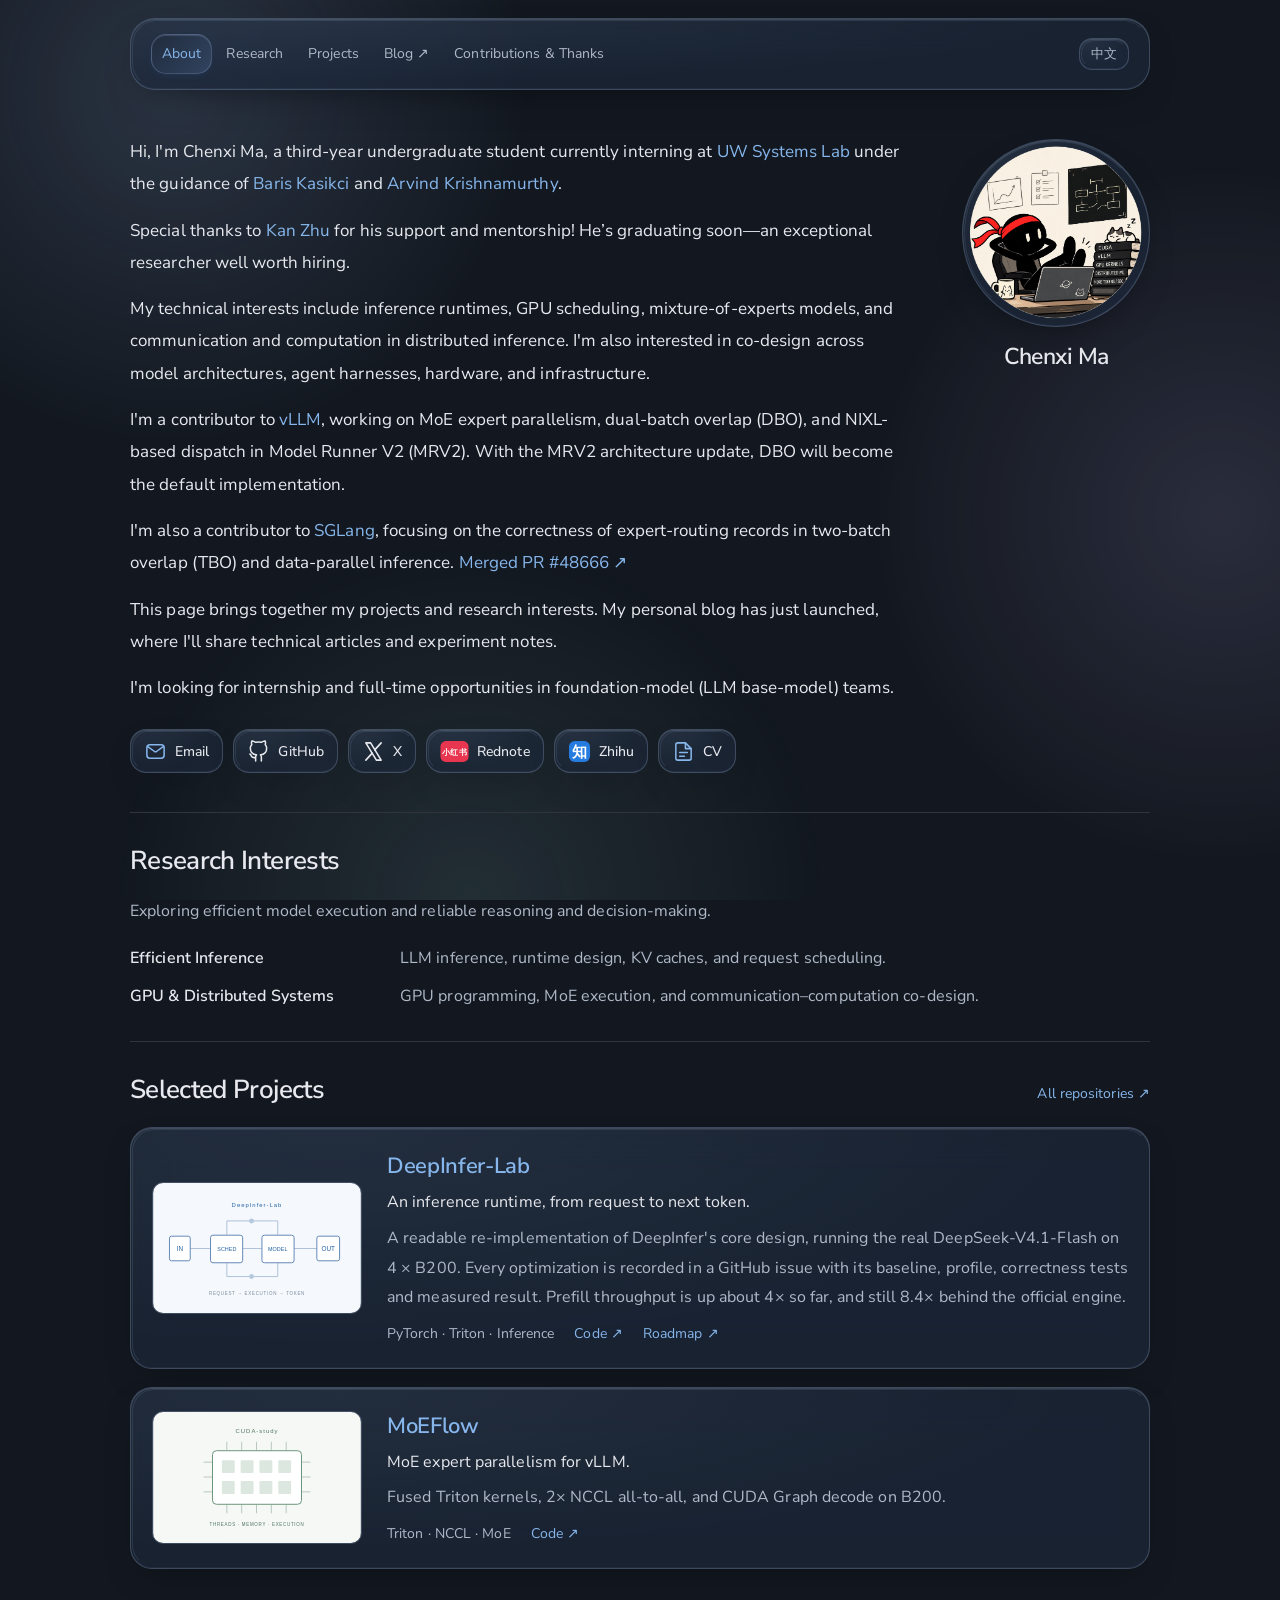
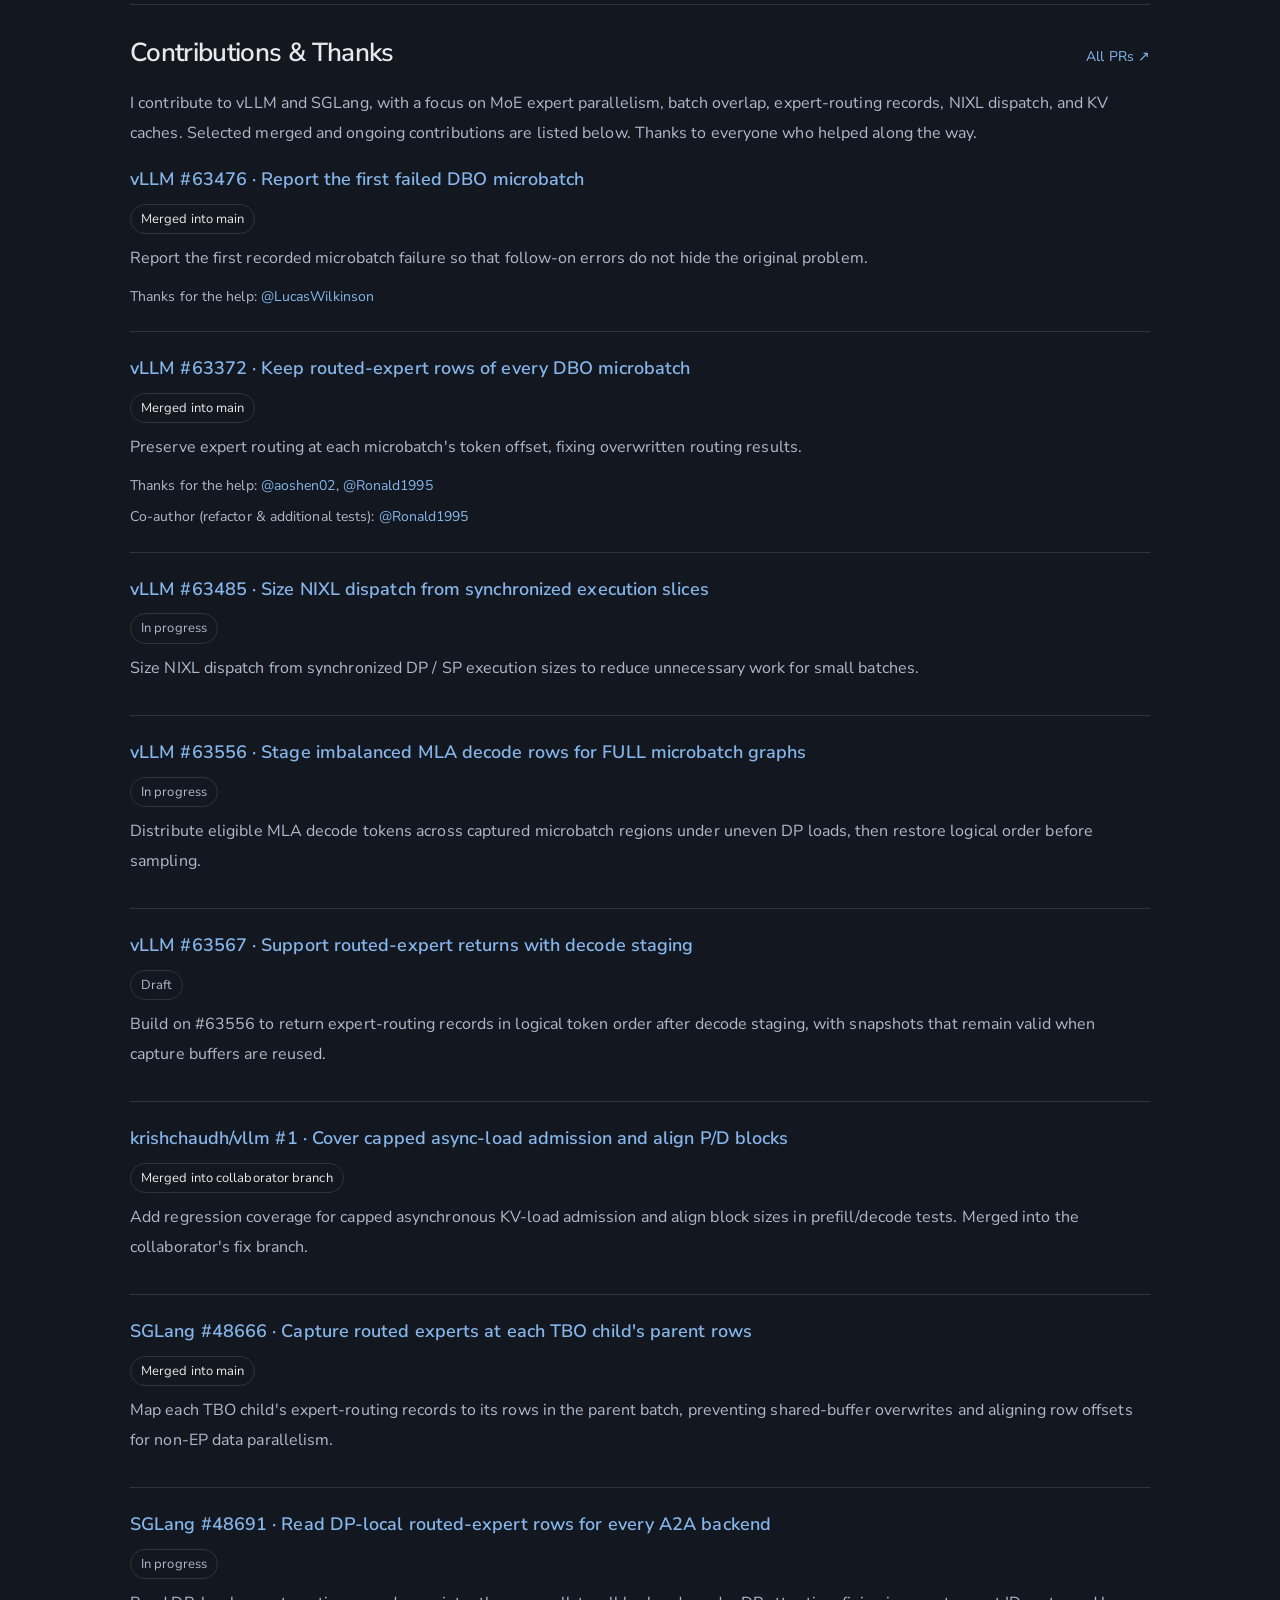
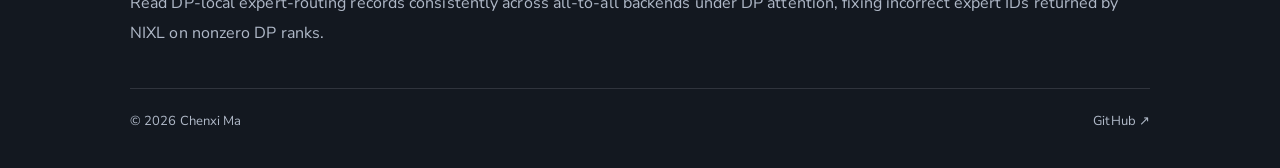
==== commit 2f5bc295: "Clarify SGLang contributor identity and link merged PR" ====
--- a/index.html
+++ b/index.html
@@ -3,12 +3,12 @@
 <head>
   <meta charset="utf-8">
   <meta name="viewport" content="width=device-width, initial-scale=1, viewport-fit=cover">
-  <meta name="description" content="Chenxi Ma's personal homepage. Research interests in LLM inference and GPU systems. Projects, writing, and contact information." data-zh-content="马晨熙的个人主页：大模型推理与 GPU 系统。个人介绍、开源项目与独立博客。">
+  <meta name="description" content="Chenxi Ma's personal homepage. Contributor to vLLM and SGLang, focused on LLM inference and GPU systems." data-zh-content="马晨熙的个人主页：vLLM 与 SGLang 开源贡献者，关注大模型推理与 GPU 系统。">
   <meta name="color-scheme" content="dark">
   <meta name="theme-color" content="#131820">
   <link rel="canonical" href="https://algebra-mcx.github.io/">
   <meta property="og:title" content="Chenxi Ma" data-zh-content="马晨熙">
-  <meta property="og:description" content="LLM Inference · GPU Systems" data-zh-content="大模型推理 · GPU 系统">
+  <meta property="og:description" content="vLLM &amp; SGLang contributor · LLM inference · GPU systems" data-zh-content="vLLM 与 SGLang 开源贡献者 · 大模型推理 · GPU 系统">
   <meta property="og:url" content="https://algebra-mcx.github.io/">
   <meta property="og:type" content="website">
   <meta property="og:image" content="https://algebra-mcx.github.io/assets/chenxi-avatar.png">
@@ -70,7 +70,7 @@
         <p><span data-zh="特别感谢 ">Special thanks to </span><a href="https://kanzhu.netlify.app/uploads/KanZhuCV.pdf" data-zh="朱侃">Kan Zhu</a><span data-zh=" 师兄的关照！"> for his support and mentorship!</span> <span data-zh="师兄即将毕业，实力过硬，欢迎各大厂联系！">He’s graduating soon—an exceptional researcher well worth hiring.</span></p>
         <p data-zh="我的技术兴趣包括推理 Runtime、GPU 调度、混合专家模型，以及分布式推理中的通信与计算。同时，我也对模型架构、Agent Harness、硬件与 Infra 之间的 Co-design 感兴趣。">My technical interests include inference runtimes, GPU scheduling, mixture-of-experts models, and communication and computation in distributed inference. I'm also interested in co-design across model architectures, agent harnesses, hardware, and infrastructure.</p>
         <p><span data-zh="我是 ">I'm a contributor to </span><a href="https://github.com/vllm-project/vllm">vLLM</a><span data-zh=" 的贡献者，方向是 Model Runner V2 中的 MoE 专家并行、双批次重叠（DBO）和基于 NIXL 的 dispatch。">, working on MoE expert parallelism, dual-batch overlap (DBO), and NIXL-based dispatch in Model Runner V2 (MRV2).</span> <span data-zh="随着 MRV2 架构更新，DBO 将成为默认实现。">With the MRV2 architecture update, DBO will become the default implementation.</span></p>
-        <p><span data-zh="我也是 ">I also contribute to </span><a href="https://github.com/sgl-project/sglang">SGLang</a><span data-zh=" 的贡献者，关注双批次重叠（TBO）与数据并行推理中专家路由记录的正确性。">, focusing on the correctness of expert-routing records in two-batch overlap (TBO) and data-parallel inference.</span></p>
+        <p><span data-zh="我也是 ">I'm also a contributor to </span><a href="https://github.com/sgl-project/sglang">SGLang</a><span data-zh=" 的贡献者，关注双批次重叠（TBO）与数据并行推理中专家路由记录的正确性。">, focusing on the correctness of expert-routing records in two-batch overlap (TBO) and data-parallel inference.</span> <a href="https://github.com/sgl-project/sglang/pull/48666" data-zh="已合并 PR #48666 ↗">Merged PR #48666 ↗</a></p>
         <p data-zh="这里收录我的项目与研究兴趣。个人博客刚刚搭建，之后会在其中分享技术文章和实验笔记。">This page brings together my projects and research interests. My personal blog has just launched, where I'll share technical articles and experiment notes.</p>
         <p data-zh="我正在寻找大模型基座方向的实习和正式工作。">I'm looking for internship and full-time opportunities in foundation-model (LLM base-model) teams.</p>
         <div class="social-links" aria-label="Social and contact links" data-zh-label="社交与联系方式">
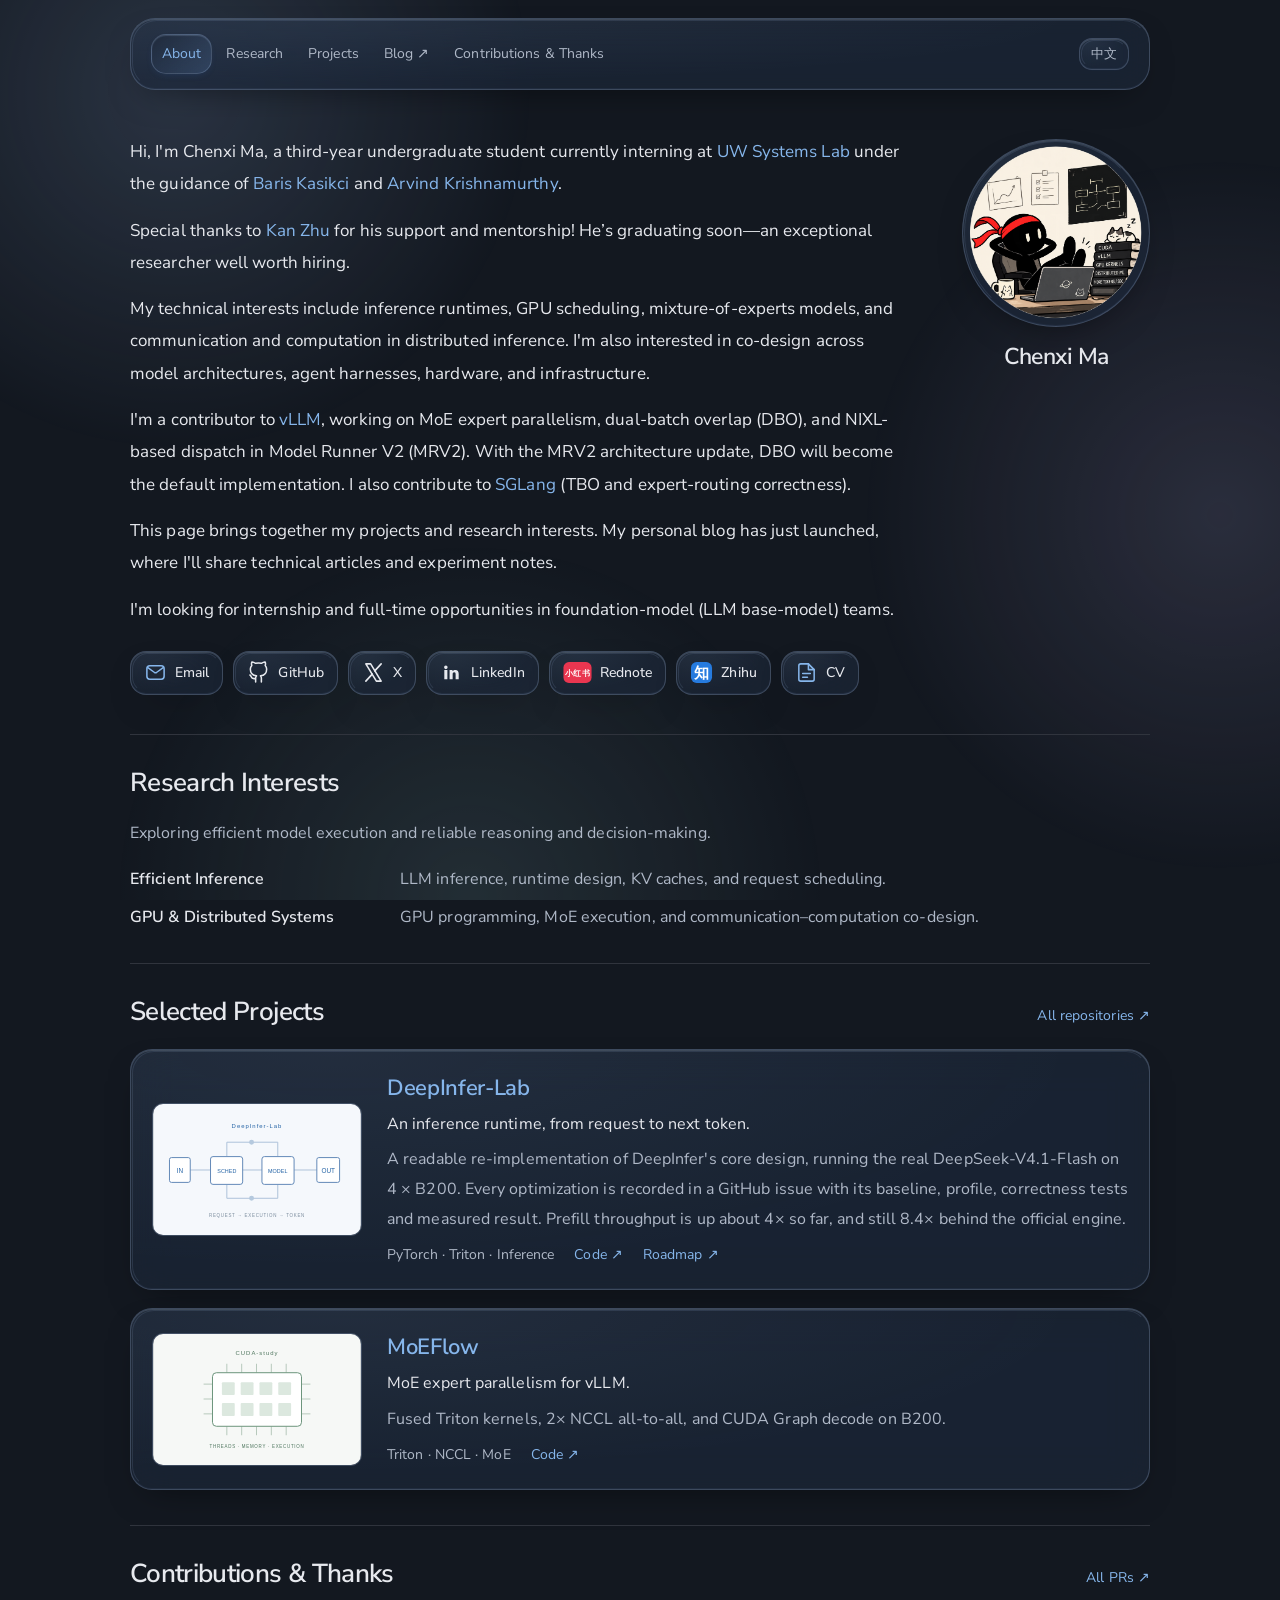
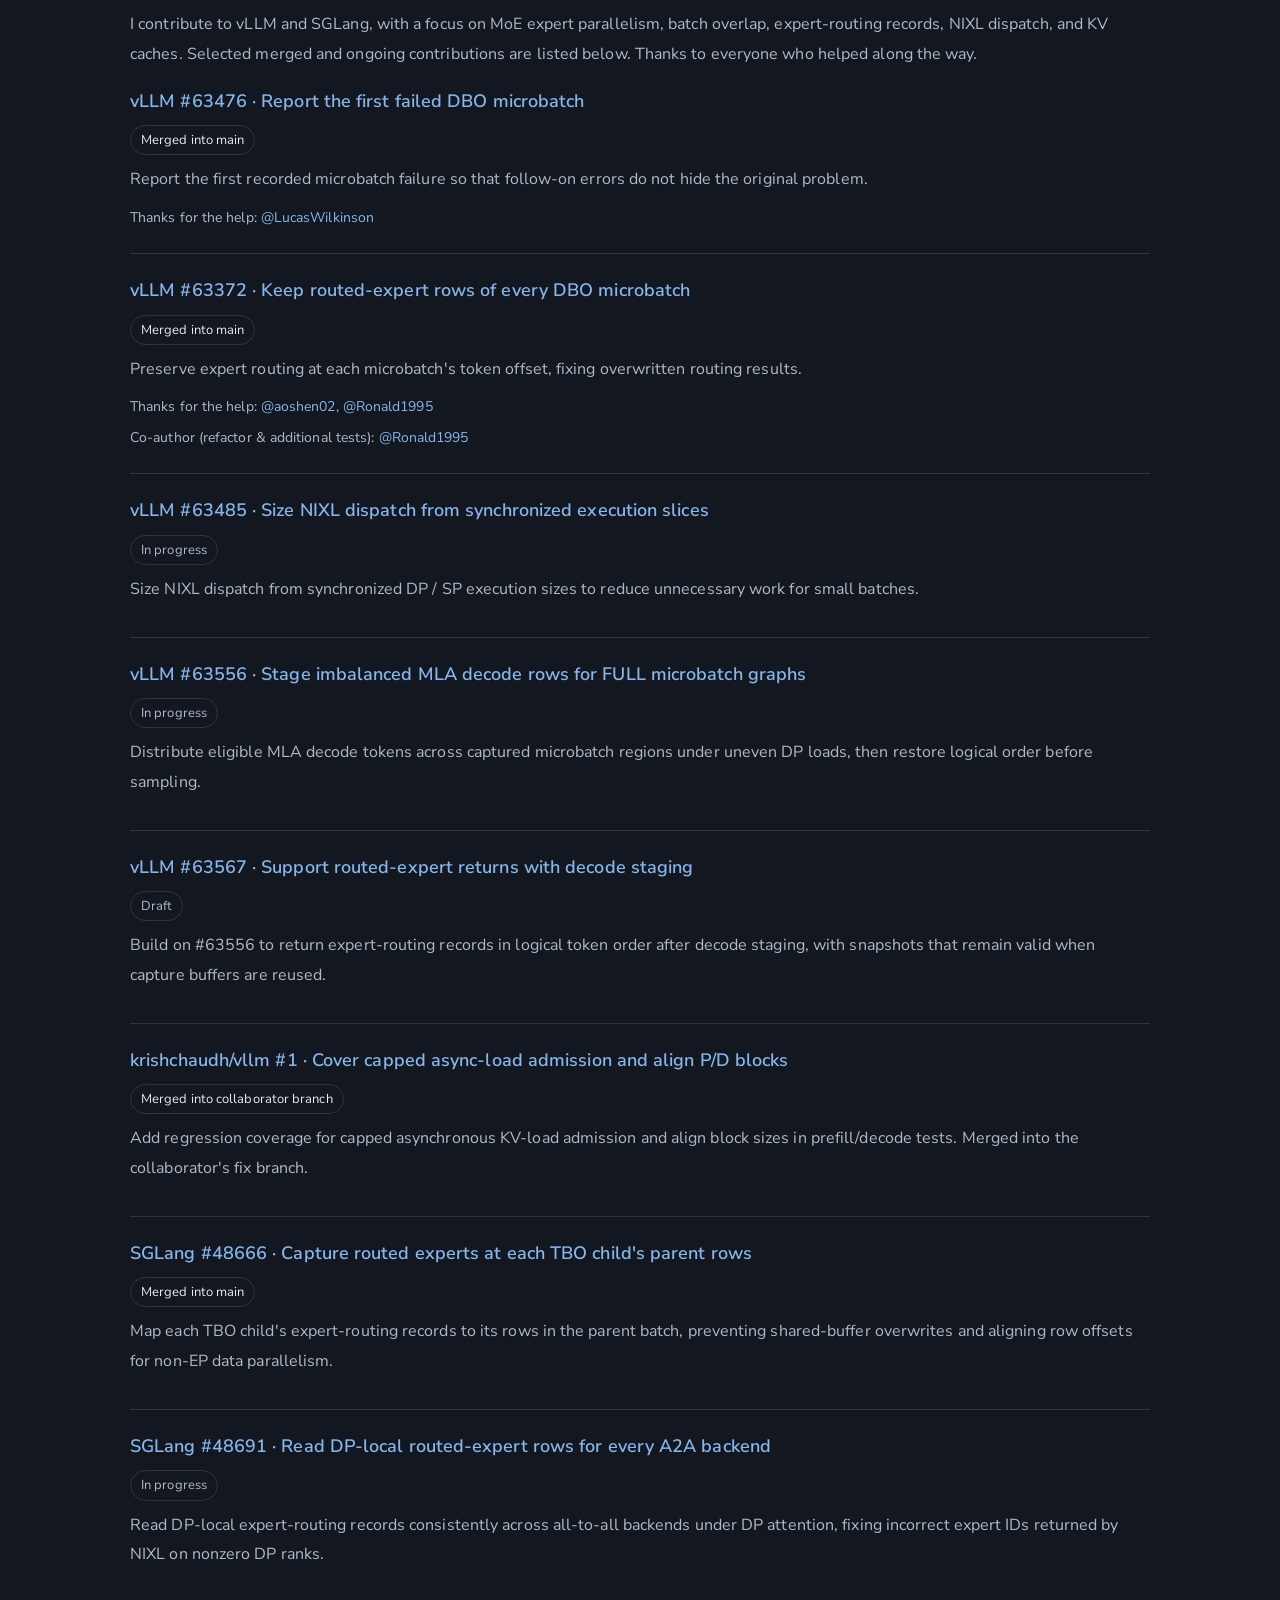
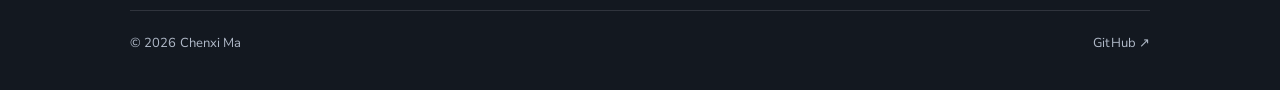
==== commit b37955c3: "Add LinkedIn link; fold SGLang mention into vLLM paragraph" ====
--- a/index.html
+++ b/index.html
@@ -18,6 +18,7 @@
   <meta name="robots" content="index, follow, max-image-preview:large">
   <link rel="me" href="https://github.com/algebra-MCX">
   <link rel="me" href="https://x.com/Shannon20051127">
+  <link rel="me" href="https://www.linkedin.com/in/chenxi-ma-090923373/">
   <script type="application/ld+json">
   {
     "@context": "https://schema.org",
@@ -34,7 +35,7 @@
       "description": "Chenxi Ma, contributor to vLLM and SGLang, working on MoE expert parallelism, batch overlap, expert-routing correctness and NIXL-based dispatch. Interests: LLM inference runtimes and GPU systems.",
       "affiliation": {"@type": "Organization", "name": "UW Systems Lab"},
       "knowsAbout": ["LLM inference", "GPU systems", "Mixture of Experts", "vLLM", "SGLang"],
-      "sameAs": ["https://github.com/algebra-MCX", "https://x.com/Shannon20051127", "https://tech-blog-chi.vercel.app/"]
+      "sameAs": ["https://github.com/algebra-MCX", "https://x.com/Shannon20051127", "https://www.linkedin.com/in/chenxi-ma-090923373/", "https://tech-blog-chi.vercel.app/"]
     }
   }
   </script>
@@ -69,8 +70,7 @@
         <p><span data-zh="你好，我是马晨熙，目前是一名大三学生，正在 ">Hi, I'm Chenxi Ma, a third-year undergraduate student currently interning at </span><a href="https://syslab.cs.washington.edu/">UW Systems Lab</a><span data-zh=" 实习，由 "> under the guidance of </span><a href="https://homes.cs.washington.edu/~baris/">Baris Kasikci</a><span data-zh=" 和 "> and </span><a href="https://www.cs.washington.edu/people/faculty/arvind">Arvind Krishnamurthy</a><span data-zh=" 指导。">.</span></p>
         <p><span data-zh="特别感谢 ">Special thanks to </span><a href="https://kanzhu.netlify.app/uploads/KanZhuCV.pdf" data-zh="朱侃">Kan Zhu</a><span data-zh=" 师兄的关照！"> for his support and mentorship!</span> <span data-zh="师兄即将毕业，实力过硬，欢迎各大厂联系！">He’s graduating soon—an exceptional researcher well worth hiring.</span></p>
         <p data-zh="我的技术兴趣包括推理 Runtime、GPU 调度、混合专家模型，以及分布式推理中的通信与计算。同时，我也对模型架构、Agent Harness、硬件与 Infra 之间的 Co-design 感兴趣。">My technical interests include inference runtimes, GPU scheduling, mixture-of-experts models, and communication and computation in distributed inference. I'm also interested in co-design across model architectures, agent harnesses, hardware, and infrastructure.</p>
-        <p><span data-zh="我是 ">I'm a contributor to </span><a href="https://github.com/vllm-project/vllm">vLLM</a><span data-zh=" 的贡献者，方向是 Model Runner V2 中的 MoE 专家并行、双批次重叠（DBO）和基于 NIXL 的 dispatch。">, working on MoE expert parallelism, dual-batch overlap (DBO), and NIXL-based dispatch in Model Runner V2 (MRV2).</span> <span data-zh="随着 MRV2 架构更新，DBO 将成为默认实现。">With the MRV2 architecture update, DBO will become the default implementation.</span></p>
-        <p><span data-zh="我也是 ">I'm also a contributor to </span><a href="https://github.com/sgl-project/sglang">SGLang</a><span data-zh=" 的贡献者，关注双批次重叠（TBO）与数据并行推理中专家路由记录的正确性。">, focusing on the correctness of expert-routing records in two-batch overlap (TBO) and data-parallel inference.</span> <a href="https://github.com/sgl-project/sglang/pull/48666" data-zh="已合并 PR #48666 ↗">Merged PR #48666 ↗</a></p>
+        <p><span data-zh="我是 ">I'm a contributor to </span><a href="https://github.com/vllm-project/vllm">vLLM</a><span data-zh=" 的贡献者，方向是 Model Runner V2 中的 MoE 专家并行、双批次重叠（DBO）和基于 NIXL 的 dispatch。">, working on MoE expert parallelism, dual-batch overlap (DBO), and NIXL-based dispatch in Model Runner V2 (MRV2).</span> <span data-zh="随着 MRV2 架构更新，DBO 将成为默认实现。">With the MRV2 architecture update, DBO will become the default implementation.</span> <span data-zh="我也为 ">I also contribute to </span><a href="https://github.com/sgl-project/sglang">SGLang</a><span data-zh="（TBO 与专家路由记录的正确性）。"> (TBO and expert-routing correctness).</span></p>
         <p data-zh="这里收录我的项目与研究兴趣。个人博客刚刚搭建，之后会在其中分享技术文章和实验笔记。">This page brings together my projects and research interests. My personal blog has just launched, where I'll share technical articles and experiment notes.</p>
         <p data-zh="我正在寻找大模型基座方向的实习和正式工作。">I'm looking for internship and full-time opportunities in foundation-model (LLM base-model) teams.</p>
         <div class="social-links" aria-label="Social and contact links" data-zh-label="社交与联系方式">
@@ -82,6 +82,9 @@
           </a>
           <a class="social-link glass-control social-x" href="https://x.com/Shannon20051127">
             <span class="social-icon" aria-hidden="true"><svg viewBox="0 0 24 24" fill="none" stroke="currentColor" stroke-width="1.65" stroke-linecap="round" stroke-linejoin="round"><path d="M4 3h5L20 21h-5L4 3Z"/><path d="m20 3-6.7 7.3M4 21l6.7-7.3"/></svg></span><span>X</span>
+          </a>
+          <a class="social-link glass-control social-linkedin" href="https://www.linkedin.com/in/chenxi-ma-090923373/">
+            <span class="social-icon" aria-hidden="true"><svg viewBox="0 0 24 24" fill="currentColor"><path d="M4.5 9.5h3.2V19H4.5zM6.1 4.8a1.85 1.85 0 1 1 0 3.7 1.85 1.85 0 0 1 0-3.7ZM10 9.5h3v1.3c.5-.9 1.6-1.5 3-1.5 2.8 0 3.5 1.8 3.5 4.2V19h-3.2v-5c0-1.2-.2-2.2-1.5-2.2s-1.6 1-1.6 2.2v5H10z"/></svg></span><span>LinkedIn</span>
           </a>
           <a class="social-link glass-control social-red" data-profile-link="xiaohongshu" href="https://www.xiaohongshu.com/user/profile/6ad229240000000005006800">
             <span class="social-icon" aria-hidden="true"><svg viewBox="0 0 32 24"><rect x=".5" y=".5" width="31" height="23" rx="6" fill="currentColor"/><text x="16" y="15.8" fill="white" text-anchor="middle" font-size="9" font-weight="700" font-family="PingFang SC,Microsoft YaHei,sans-serif">小红书</text></svg></span><span data-zh="小红书">Rednote</span>
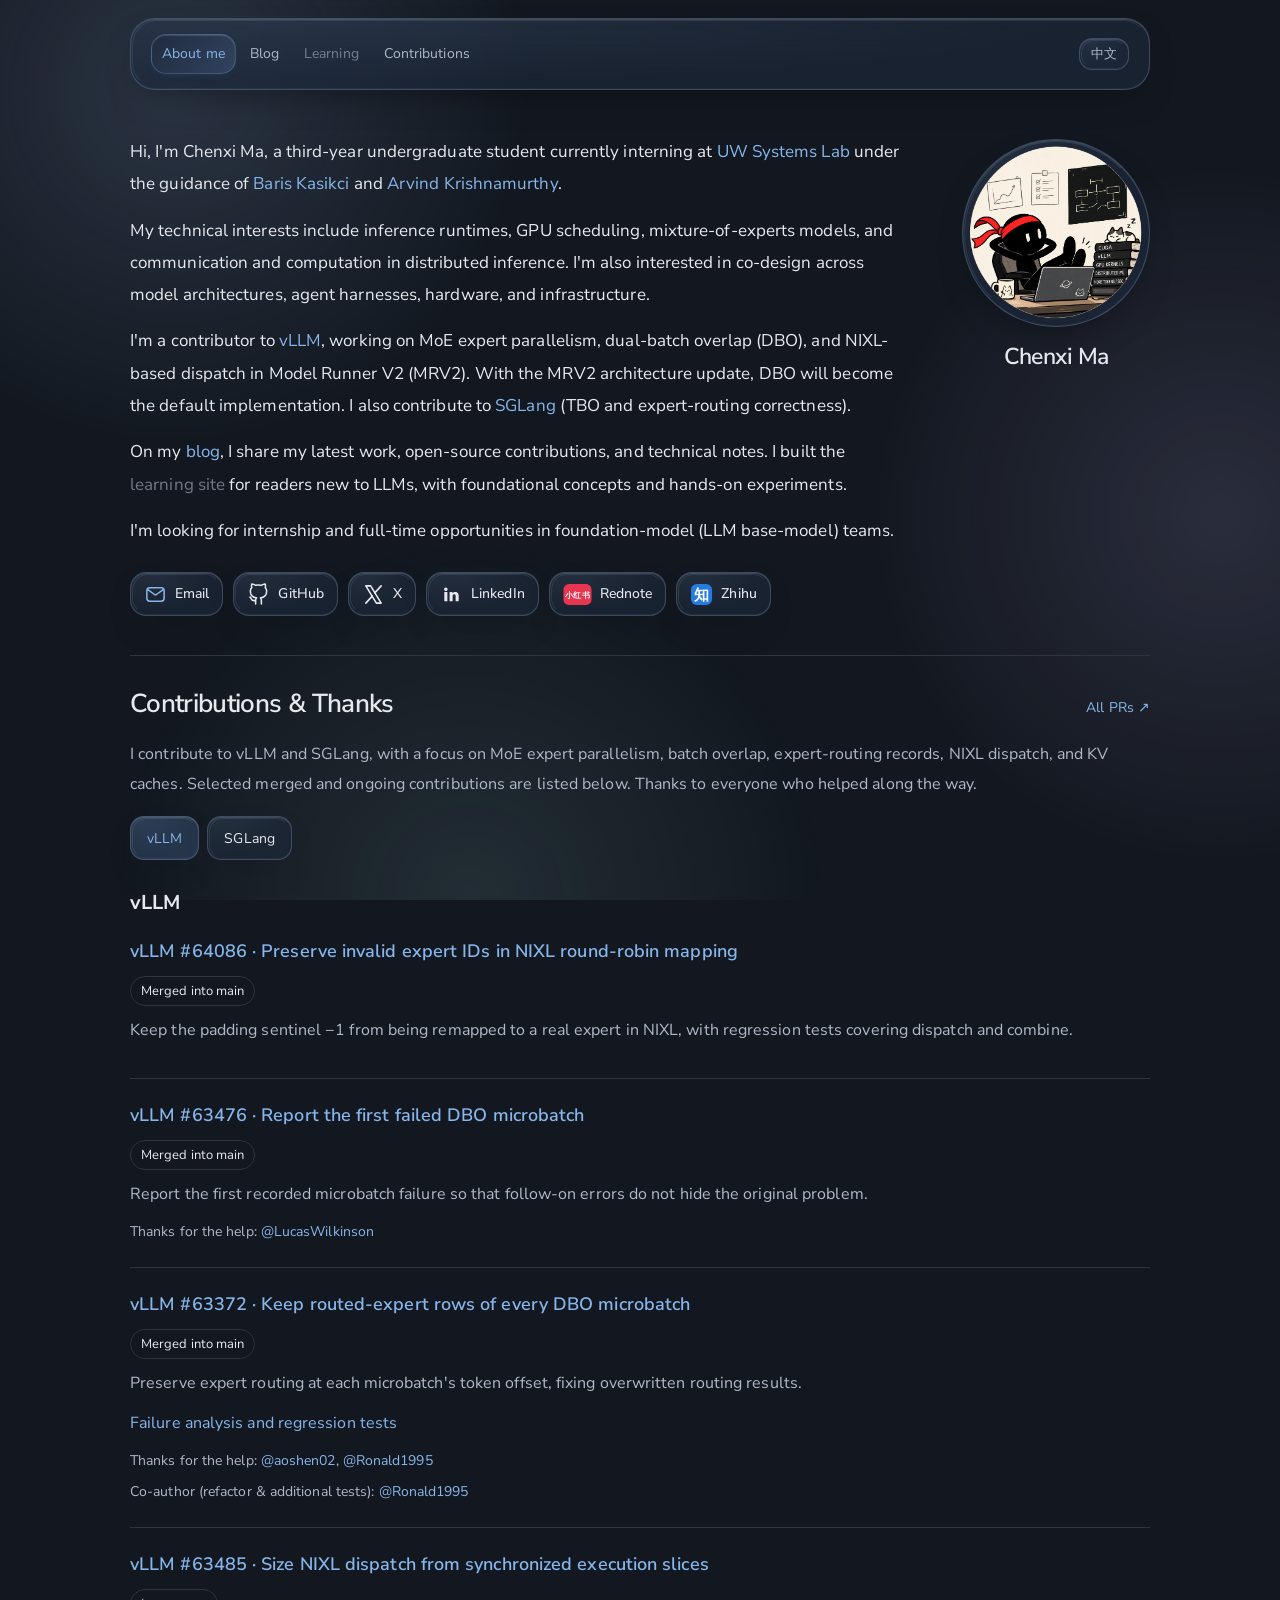
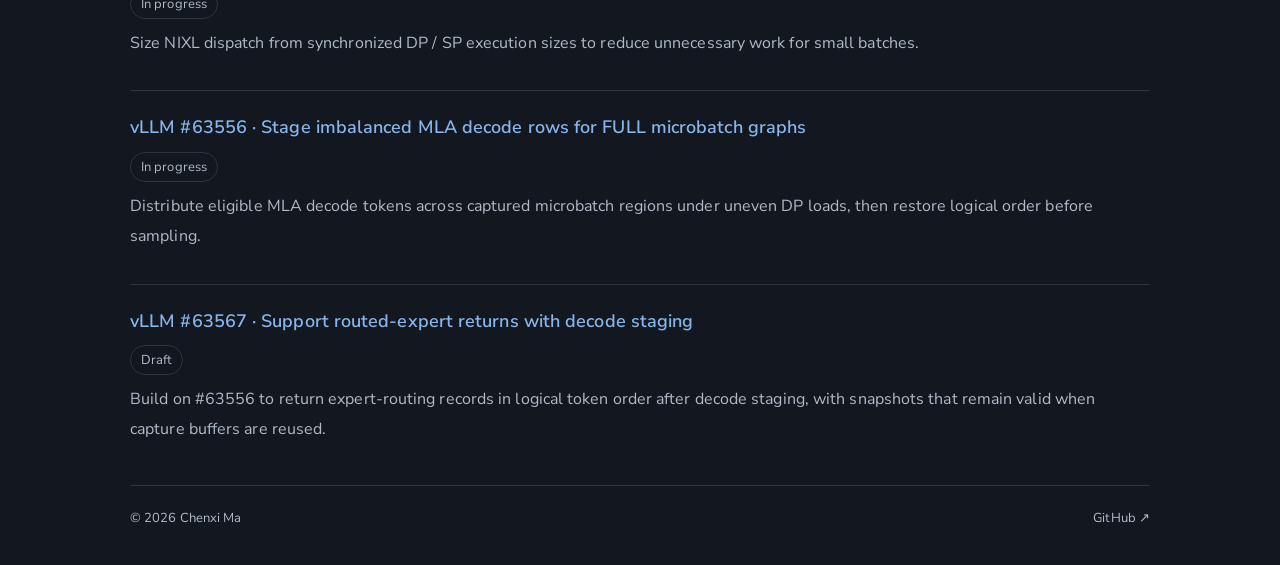
==== commit 2ee3a14c: "Refresh personal homepage and take down bilingual resumes" ====
--- a/index.html
+++ b/index.html
@@ -44,10 +44,10 @@
   <link rel="preconnect" href="https://fonts.gstatic.com" crossorigin>
   <link href="https://fonts.googleapis.com/css2?family=Nunito+Sans:wght@400;500;600;700&amp;display=swap" rel="stylesheet">
   <link rel="icon" href="assets/mark.svg" type="image/svg+xml">
-  <link rel="stylesheet" href="style.css?v=contributions-1">
+  <link rel="stylesheet" href="style.css?v=contribution-nav-2">
   <script src="config.js?v=xiaohongshu-1" defer></script>
-  <script src="main.js?v=cv-lang-1" defer></script>
-  <script src="glass.js" defer></script>
+  <script src="main.js?v=contribution-nav-2" defer></script>
+  <script src="glass.js?v=contribution-nav-1" defer></script>
 </head>
 <body>
   <div class="glass-ambient" aria-hidden="true"><span></span><span></span><span></span></div>
@@ -56,11 +56,10 @@
   <header class="site-header shell glass-surface">
     <nav aria-label="Main navigation" data-zh-label="主导航">
       <span class="nav-lens" aria-hidden="true"></span>
-      <a href="#about" data-zh="关于">About</a>
-      <a href="#research" data-zh="研究">Research</a>
-      <a href="#projects" data-zh="项目">Projects</a>
-      <a data-blog-link role="link" aria-disabled="true" title="Blog coming soon" data-zh-title="博客尚未开放" data-zh="博客 ↗">Blog ↗</a>
-      <a href="#contributions" data-zh="贡献与致谢">Contributions &amp; Thanks</a>
+      <a href="#about" data-zh="关于我">About me</a>
+      <a data-blog-link role="link" aria-disabled="true" title="Blog coming soon" data-zh-title="博客尚未开放" data-zh="博客">Blog</a>
+      <a data-learning-link role="link" aria-disabled="true" title="Learning site coming soon" data-zh-title="学习站尚未开放" data-zh="学习">Learning</a>
+      <a href="#contributions" data-zh="贡献与致谢">Contributions</a>
     </nav>
     <button class="language-toggle glass-control" type="button" lang="zh-CN" aria-label="Switch to Chinese" hidden>中文</button>
   </header>
@@ -68,10 +67,12 @@
     <section class="profile" id="about" aria-labelledby="profile-name">
       <div class="bio">
         <p><span data-zh="你好，我是马晨熙，目前是一名大三学生，正在 ">Hi, I'm Chenxi Ma, a third-year undergraduate student currently interning at </span><a href="https://syslab.cs.washington.edu/">UW Systems Lab</a><span data-zh=" 实习，由 "> under the guidance of </span><a href="https://homes.cs.washington.edu/~baris/">Baris Kasikci</a><span data-zh=" 和 "> and </span><a href="https://www.cs.washington.edu/people/faculty/arvind">Arvind Krishnamurthy</a><span data-zh=" 指导。">.</span></p>
-        <p><span data-zh="特别感谢 ">Special thanks to </span><a href="https://kanzhu.netlify.app/uploads/KanZhuCV.pdf" data-zh="朱侃">Kan Zhu</a><span data-zh=" 师兄的关照！"> for his support and mentorship!</span> <span data-zh="师兄即将毕业，实力过硬，欢迎各大厂联系！">He’s graduating soon—an exceptional researcher well worth hiring.</span></p>
         <p data-zh="我的技术兴趣包括推理 Runtime、GPU 调度、混合专家模型，以及分布式推理中的通信与计算。同时，我也对模型架构、Agent Harness、硬件与 Infra 之间的 Co-design 感兴趣。">My technical interests include inference runtimes, GPU scheduling, mixture-of-experts models, and communication and computation in distributed inference. I'm also interested in co-design across model architectures, agent harnesses, hardware, and infrastructure.</p>
-        <p><span data-zh="我是 ">I'm a contributor to </span><a href="https://github.com/vllm-project/vllm">vLLM</a><span data-zh=" 的贡献者，方向是 Model Runner V2 中的 MoE 专家并行、双批次重叠（DBO）和基于 NIXL 的 dispatch。">, working on MoE expert parallelism, dual-batch overlap (DBO), and NIXL-based dispatch in Model Runner V2 (MRV2).</span> <span data-zh="随着 MRV2 架构更新，DBO 将成为默认实现。">With the MRV2 architecture update, DBO will become the default implementation.</span> <span data-zh="我也为 ">I also contribute to </span><a href="https://github.com/sgl-project/sglang">SGLang</a><span data-zh="（TBO 与专家路由记录的正确性）。"> (TBO and expert-routing correctness).</span></p>
-        <p data-zh="这里收录我的项目与研究兴趣。个人博客刚刚搭建，之后会在其中分享技术文章和实验笔记。">This page brings together my projects and research interests. My personal blog has just launched, where I'll share technical articles and experiment notes.</p>
+        <p><span data-zh="我是 ">I'm a contributor to </span><a href="https://github.com/vllm-project/vllm">vLLM</a><span data-zh=" 的贡献者，方向是 Model Runner V2 中的 MoE 专家并行、双批次重叠（DBO）和基于 NIXL 的 dispatch。">, working on MoE expert parallelism, dual-batch overlap (DBO), and NIXL-based dispatch in Model Runner V2 (MRV2).</span> <span data-zh="随着 MRV2 架构更新，DBO 将成为默认实现。">With the MRV2 architecture update, DBO will become the default implementation.</span> <span data-zh="我也为 ">I also contribute to </span><a href="https://github.com/sgl-project/sglang">SGLang</a><span data-zh=" 贡献代码，关注 TBO 与专家路由记录的正确性。"> (TBO and expert-routing correctness).</span></p>
+        <p class="site-intro">
+          <span data-zh="我在">On my </span><a data-blog-link href="https://tech-blog-chi.vercel.app/" data-zh="博客">blog</a><span data-zh="分享近期工作、开源贡献与技术思考。">, I share my latest work, open-source contributions, and technical notes.</span>
+          <span data-zh="我为刚接触大模型的读者搭建了"> I built the </span><a data-learning-link role="link" aria-disabled="true" data-zh="学习">learning site</a><span data-zh="，从基础概念和动手实验开始。"> for readers new to LLMs, with foundational concepts and hands-on experiments.</span>
+        </p>
         <p data-zh="我正在寻找大模型基座方向的实习和正式工作。">I'm looking for internship and full-time opportunities in foundation-model (LLM base-model) teams.</p>
         <div class="social-links" aria-label="Social and contact links" data-zh-label="社交与联系方式">
           <a class="social-link glass-control social-email" href="mailto:shannon20051127@gmail.com">
@@ -92,9 +93,6 @@
           <a class="social-link glass-control social-zhihu" data-profile-link="zhihu" href="https://www.zhihu.com/people/zhib1eiazpn">
             <span class="social-icon" aria-hidden="true"><svg viewBox="0 0 24 24"><rect x="1" y="1" width="22" height="22" rx="6" fill="currentColor"/><text x="12" y="17.3" fill="white" text-anchor="middle" font-size="16" font-weight="600" font-family="PingFang SC,Microsoft YaHei,sans-serif">知</text></svg></span><span data-zh="知乎">Zhihu</span>
           </a>
-          <a id="cv" class="social-link glass-control social-resume" href="CV-en.pdf" data-zh-href="CV-zh.pdf" target="_blank" rel="noopener" title="CV (PDF)" data-zh-title="简历（PDF）">
-            <span class="social-icon" aria-hidden="true"><svg viewBox="0 0 24 24" fill="none" stroke="currentColor" stroke-width="1.6" stroke-linecap="round" stroke-linejoin="round"><path d="M14 3H6a2 2 0 0 0-2 2v14a2 2 0 0 0 2 2h12a2 2 0 0 0 2-2V9Z"/><path d="M14 3v6h6M8 13h8M8 17h5"/></svg></span><span data-zh="简历">CV</span>
-          </a>
         </div>
       </div>
       <aside class="profile-side" aria-label="Profile" data-zh-label="个人资料">
@@ -106,92 +104,86 @@
       </aside>
     </section>
 
-    <section class="section research" id="research" aria-labelledby="research-title">
-      <div class="section-title"><h2 id="research-title" data-zh="研究兴趣">Research Interests</h2></div>
-      <p class="section-intro" data-zh="围绕更高效的模型执行，以及更可靠的推理与决策展开探索。">Exploring efficient model execution and reliable reasoning and decision-making.</p>
-      <dl class="research-list">
-        <div><dt data-zh="高效推理">Efficient Inference</dt><dd data-zh="大模型推理、Runtime 设计、KV cache 与请求调度。">LLM inference, runtime design, KV caches, and request scheduling.</dd></div>
-        <div><dt data-zh="GPU 与分布式系统">GPU &amp; Distributed Systems</dt><dd data-zh="GPU 编程、MoE 执行，以及通信与计算的协同。">GPU programming, MoE execution, and communication–computation co-design.</dd></div>
-      </dl>
-    </section>
 
-    <section class="section" id="projects" aria-labelledby="projects-title">
-      <div class="section-title"><h2 id="projects-title" data-zh="精选项目">Selected Projects</h2><a class="all-link" href="https://github.com/algebra-MCX?tab=repositories" data-zh="全部仓库 ↗">All repositories ↗</a></div>
-      <article class="project glass-surface">
-        <a class="project-image" href="https://github.com/algebra-MCX/DeepInfer-Lab" tabindex="-1" aria-hidden="true"><img src="assets/runtime.svg?v=deepinfer-lab" width="210" height="132" alt="" loading="lazy"></a>
-        <div class="project-copy"><h3><a href="https://github.com/algebra-MCX/DeepInfer-Lab">DeepInfer-Lab</a></h3><p class="project-subtitle" data-zh="理解推理 Runtime，从请求到下一个 token。">An inference runtime, from request to next token.</p><p data-zh="可读的 DeepInfer 核心设计复刻，在 4 × B200 上运行真实的 DeepSeek-V4.1-Flash。每一次优化都在 GitHub issue 中记录基线、profile、正确性测试与实测结果；prefill 吞吐目前提升约 4 倍，离官方仍差 8.4 倍。">A readable re-implementation of DeepInfer's core design, running the real DeepSeek-V4.1-Flash on 4 × B200. Every optimization is recorded in a GitHub issue with its baseline, profile, correctness tests and measured result. Prefill throughput is up about 4× so far, and still 8.4× behind the official engine.</p><div class="project-meta"><span data-zh="PyTorch · Triton · 推理">PyTorch · Triton · Inference</span><a href="https://github.com/algebra-MCX/DeepInfer-Lab" data-zh="代码 ↗">Code ↗</a><a href="https://github.com/algebra-MCX/DeepInfer-Lab/issues/3" data-zh="路线图 ↗">Roadmap ↗</a></div></div>
-      </article>
-      <article class="project glass-surface">
-        <a class="project-image" href="https://github.com/algebra-MCX/MoEFlow" tabindex="-1" aria-hidden="true"><img src="assets/compute.svg" width="210" height="132" alt="" loading="lazy"></a>
-        <div class="project-copy"><h3><a href="https://github.com/algebra-MCX/MoEFlow">MoEFlow</a></h3><p class="project-subtitle" data-zh="面向 vLLM 的 MoE 专家并行。">MoE expert parallelism for vLLM.</p><p data-zh="融合 Triton kernel、两倍 NCCL all-to-all，以及在 B200 上的 CUDA Graph decode。">Fused Triton kernels, 2× NCCL all-to-all, and CUDA Graph decode on B200.</p><div class="project-meta"><span data-zh="Triton · NCCL · MoE">Triton · NCCL · MoE</span><a href="https://github.com/algebra-MCX/MoEFlow" data-zh="代码 ↗">Code ↗</a></div></div>
-      </article>
-    </section>
 
     <section class="section contributions" id="contributions" aria-labelledby="contributions-title">
-      <span id="vllm" aria-hidden="true"></span>
+      <span id="projects" aria-hidden="true"></span>
       <div class="section-title"><h2 id="contributions-title" data-zh="贡献与致谢">Contributions &amp; Thanks</h2><a class="all-link" href="https://github.com/search?q=is%3Apr+author%3Aalgebra-MCX+is%3Apublic+-user%3Aalgebra-MCX&amp;type=pullrequests" data-zh="全部 PR ↗">All PRs ↗</a></div>
       <p class="section-intro" data-zh="我为 vLLM 和 SGLang 贡献代码，关注 MoE 专家并行、批次重叠、专家路由记录、NIXL dispatch 和 KV cache。以下收录已合并和进行中的工作。感谢在这些工作中给予帮助的伙伴。">I contribute to vLLM and SGLang, with a focus on MoE expert parallelism, batch overlap, expert-routing records, NIXL dispatch, and KV caches. Selected merged and ongoing contributions are listed below. Thanks to everyone who helped along the way.</p>
-      <dl class="research-list contribution-list">
-        <div>
-          <dt><a href="https://github.com/vllm-project/vllm/pull/63476">vLLM #63476 · Report the first failed DBO microbatch</a></dt>
-          <dd>
-            <span class="contribution-status" data-zh="已合并到 main">Merged into main</span>
-            <p data-zh="报告最先记录的 microbatch 异常，避免后续错误掩盖原始问题。">Report the first recorded microbatch failure so that follow-on errors do not hide the original problem.</p>
-            <div class="contribution-credit"><span data-zh="感谢帮助：">Thanks for the help: </span><a href="https://github.com/LucasWilkinson">@LucasWilkinson</a></div>
-          </dd>
-        </div>
-        <div>
-          <dt><a href="https://github.com/vllm-project/vllm/pull/63372">vLLM #63372 · Keep routed-expert rows of every DBO microbatch</a></dt>
-          <dd>
-            <span class="contribution-status" data-zh="已合并到 main">Merged into main</span>
-            <p data-zh="按各 microbatch 的 token 偏移保存专家路由，修复路由结果相互覆盖的问题。">Preserve expert routing at each microbatch's token offset, fixing overwritten routing results.</p>
-            <div class="contribution-credit"><span data-zh="感谢帮助：">Thanks for the help: </span><a href="https://github.com/aoshen02">@aoshen02</a>, <a href="https://github.com/Ronald1995">@Ronald1995</a></div>
-            <div class="contribution-credit"><span data-zh="共同作者（重构与补充测试）：">Co-author (refactor &amp; additional tests): </span><a href="https://github.com/Ronald1995">@Ronald1995</a></div>
-          </dd>
-        </div>
-        <div>
-          <dt><a href="https://github.com/vllm-project/vllm/pull/63485">vLLM #63485 · Size NIXL dispatch from synchronized execution slices</a></dt>
-          <dd>
-            <span class="contribution-status contribution-status--pending" data-zh="进行中">In progress</span>
-            <p data-zh="按同步后的 DP / SP 执行规模设置 NIXL dispatch 容量，减少小批次下的冗余工作。">Size NIXL dispatch from synchronized DP / SP execution sizes to reduce unnecessary work for small batches.</p>
-          </dd>
-        </div>
-        <div>
-          <dt><a href="https://github.com/vllm-project/vllm/pull/63556">vLLM #63556 · Stage imbalanced MLA decode rows for FULL microbatch graphs</a></dt>
-          <dd>
-            <span class="contribution-status contribution-status--pending" data-zh="进行中">In progress</span>
-            <p data-zh="在 DP 负载不均时，将符合条件的 MLA decode token 分布到已捕获的 microbatch 区域，并在采样前恢复逻辑顺序。">Distribute eligible MLA decode tokens across captured microbatch regions under uneven DP loads, then restore logical order before sampling.</p>
-          </dd>
-        </div>
-        <div>
-          <dt><a href="https://github.com/vllm-project/vllm/pull/63567">vLLM #63567 · Support routed-expert returns with decode staging</a></dt>
-          <dd>
-            <span class="contribution-status contribution-status--pending" data-zh="草稿">Draft</span>
-            <p data-zh="基于 #63556，在 decode staging 后按逻辑 token 顺序返回专家路由，并在捕获缓冲区复用后保持路由快照有效。">Build on #63556 to return expert-routing records in logical token order after decode staging, with snapshots that remain valid when capture buffers are reused.</p>
-          </dd>
-        </div>
-        <div>
-          <dt><a href="https://github.com/krishchaudh/vllm/pull/1">krishchaudh/vllm #1 · Cover capped async-load admission and align P/D blocks</a></dt>
-          <dd>
-            <span class="contribution-status" data-zh="已合并到协作者分支">Merged into collaborator branch</span>
-            <p data-zh="补充异步 KV 加载准入上限的回归测试，并统一 prefill/decode 测试中的 block 大小。已合并到协作者的修复分支。">Add regression coverage for capped asynchronous KV-load admission and align block sizes in prefill/decode tests. Merged into the collaborator's fix branch.</p>
-          </dd>
-        </div>
-        <div>
-          <dt><a href="https://github.com/sgl-project/sglang/pull/48666">SGLang #48666 · Capture routed experts at each TBO child's parent rows</a></dt>
-          <dd>
-            <span class="contribution-status" data-zh="已合并到 main">Merged into main</span>
-            <p data-zh="将 TBO 子批次的专家路由写入父批次中对应的 token 行，修复共享缓冲区中的记录覆盖，并对齐非 EP 数据并行场景下的行偏移。">Map each TBO child's expert-routing records to its rows in the parent batch, preventing shared-buffer overwrites and aligning row offsets for non-EP data parallelism.</p>
-          </dd>
-        </div>
-        <div>
-          <dt><a href="https://github.com/sgl-project/sglang/pull/48691">SGLang #48691 · Read DP-local routed-expert rows for every A2A backend</a></dt>
-          <dd>
-            <span class="contribution-status contribution-status--pending" data-zh="进行中">In progress</span>
-            <p data-zh="在 DP attention 下，统一各 all-to-all 后端对 DP 本地专家路由记录的读取方式，修复 NIXL 在非零 DP rank 上返回错误专家 ID 的问题。">Read DP-local expert-routing records consistently across all-to-all backends under DP attention, fixing incorrect expert IDs returned by NIXL on nonzero DP ranks.</p>
-          </dd>
-        </div>
-      </dl>
+      <nav class="contribution-nav" aria-label="Open-source projects" data-zh-label="开源项目">
+        <a class="glass-control" href="#vllm">vLLM</a>
+        <a class="glass-control" href="#sglang">SGLang</a>
+      </nav>
+      <section class="contribution-group" aria-labelledby="vllm">
+        <h3 id="vllm">vLLM</h3>
+        <dl class="research-list contribution-list">
+          <div>
+            <dt><a href="https://github.com/vllm-project/vllm/pull/64086">vLLM #64086 · Preserve invalid expert IDs in NIXL round-robin mapping</a></dt>
+            <dd>
+              <span class="contribution-status" data-zh="已合并到 main">Merged into main</span>
+              <p data-zh="修复 NIXL 专家重映射把填充标记 −1 误当成有效专家的问题，并添加覆盖 dispatch 和 combine 的回归测试。">Keep the padding sentinel −1 from being remapped to a real expert in NIXL, with regression tests covering dispatch and combine.</p>
+            </dd>
+          </div>
+          <div>
+            <dt><a href="https://github.com/vllm-project/vllm/pull/63476">vLLM #63476 · Report the first failed DBO microbatch</a></dt>
+            <dd>
+              <span class="contribution-status" data-zh="已合并到 main">Merged into main</span>
+              <p data-zh="报告最先记录的 microbatch 异常，避免后续错误掩盖原始问题。">Report the first recorded microbatch failure so that follow-on errors do not hide the original problem.</p>
+              <div class="contribution-credit"><span data-zh="感谢帮助：">Thanks for the help: </span><a href="https://github.com/LucasWilkinson">@LucasWilkinson</a></div>
+            </dd>
+          </div>
+          <div>
+            <dt><a href="https://github.com/vllm-project/vllm/pull/63372">vLLM #63372 · Keep routed-expert rows of every DBO microbatch</a></dt>
+            <dd>
+              <span class="contribution-status" data-zh="已合并到 main">Merged into main</span>
+              <p data-zh="按各 microbatch 的 token 偏移保存专家路由，修复路由结果相互覆盖的问题。">Preserve expert routing at each microbatch's token offset, fixing overwritten routing results.</p>
+              <p><a data-blog-link data-blog-path="/writing/vllm-dbo-correctness/" href="https://github.com/vllm-project/vllm/pull/63372" data-zh="故障分析与回归测试">Failure analysis and regression tests</a></p>
+              <div class="contribution-credit"><span data-zh="感谢帮助：">Thanks for the help: </span><a href="https://github.com/aoshen02">@aoshen02</a>, <a href="https://github.com/Ronald1995">@Ronald1995</a></div>
+              <div class="contribution-credit"><span data-zh="共同作者（重构与补充测试）：">Co-author (refactor &amp; additional tests): </span><a href="https://github.com/Ronald1995">@Ronald1995</a></div>
+            </dd>
+          </div>
+          <div>
+            <dt><a href="https://github.com/vllm-project/vllm/pull/63485">vLLM #63485 · Size NIXL dispatch from synchronized execution slices</a></dt>
+            <dd>
+              <span class="contribution-status contribution-status--pending" data-zh="进行中">In progress</span>
+              <p data-zh="按同步后的 DP / SP 执行规模设置 NIXL dispatch 容量，减少小批次下的冗余工作。">Size NIXL dispatch from synchronized DP / SP execution sizes to reduce unnecessary work for small batches.</p>
+            </dd>
+          </div>
+          <div>
+            <dt><a href="https://github.com/vllm-project/vllm/pull/63556">vLLM #63556 · Stage imbalanced MLA decode rows for FULL microbatch graphs</a></dt>
+            <dd>
+              <span class="contribution-status contribution-status--pending" data-zh="进行中">In progress</span>
+              <p data-zh="在 DP 负载不均时，将符合条件的 MLA decode token 分布到已捕获的 microbatch 区域，并在采样前恢复逻辑顺序。">Distribute eligible MLA decode tokens across captured microbatch regions under uneven DP loads, then restore logical order before sampling.</p>
+            </dd>
+          </div>
+          <div>
+            <dt><a href="https://github.com/vllm-project/vllm/pull/63567">vLLM #63567 · Support routed-expert returns with decode staging</a></dt>
+            <dd>
+              <span class="contribution-status contribution-status--pending" data-zh="草稿">Draft</span>
+              <p data-zh="基于 #63556，在 decode staging 后按逻辑 token 顺序返回专家路由，并在捕获缓冲区复用后保持路由快照有效。">Build on #63556 to return expert-routing records in logical token order after decode staging, with snapshots that remain valid when capture buffers are reused.</p>
+            </dd>
+          </div>
+        </dl>
+      </section>
+      <section class="contribution-group" aria-labelledby="sglang">
+        <h3 id="sglang">SGLang</h3>
+        <dl class="research-list contribution-list">
+          <div>
+            <dt><a href="https://github.com/sgl-project/sglang/pull/48666">SGLang #48666 · Capture routed experts at each TBO child's parent rows</a></dt>
+            <dd>
+              <span class="contribution-status" data-zh="已合并到 main">Merged into main</span>
+              <p data-zh="将 TBO 子批次的专家路由写入父批次中对应的 token 行，修复共享缓冲区中的记录覆盖，并对齐非 EP 数据并行场景下的行偏移。">Map each TBO child's expert-routing records to its rows in the parent batch, preventing shared-buffer overwrites and aligning row offsets for non-EP data parallelism.</p>
+            </dd>
+          </div>
+          <div>
+            <dt><a href="https://github.com/sgl-project/sglang/pull/48691">SGLang #48691 · Read DP-local routed-expert rows for every A2A backend</a></dt>
+            <dd>
+              <span class="contribution-status contribution-status--pending" data-zh="进行中">In progress</span>
+              <p data-zh="在 DP attention 下，统一各 all-to-all 后端对 DP 本地专家路由记录的读取方式，修复 NIXL 在非零 DP rank 上返回错误专家 ID 的问题。">Read DP-local expert-routing records consistently across all-to-all backends under DP attention, fixing incorrect expert IDs returned by NIXL on nonzero DP ranks.</p>
+            </dd>
+          </div>
+        </dl>
+      </section>
     </section>
 
   </main>
--- a/style.css
+++ b/style.css
@@ -217,11 +217,10 @@
 .social-link.glass-control:hover { text-decoration: none; }
 .social-icon { display: inline-flex; align-items: center; justify-content: center; width: 23px; height: 23px; flex-shrink: 0; }
 .social-icon svg { display: block; width: 100%; height: 100%; }
-.social-email .social-icon, .social-resume .social-icon { color: var(--link); }
+.social-email .social-icon { color: var(--link); }
 .social-red .social-icon { width: 29px; color: #e93650; }
 .social-zhihu .social-icon { color: #267bdf; }
 .social-link[aria-disabled="true"] { opacity: .65; cursor: default; }
-.social-resume:disabled { appearance: none; transform: none; }
 @media(hover:hover) and (pointer:fine) { .social-link:not([aria-disabled="true"]):hover { transform: translateY(-2px); box-shadow: 0 9px 22px -12px rgba(60, 110, 185, .45), var(--glass-inset); } }
 @media(max-width:760px) {
   .shell { width: calc(100% - 48px); }
@@ -350,3 +349,31 @@
   .contribution-list dd { font-size: 15px; }
   .contribution-credit { font-size: 14px; }
 }
+
+.contribution-nav {
+  display: flex;
+  flex-wrap: wrap;
+  gap: 8px;
+  margin-block: 0 24px;
+}
+.contribution-nav a {
+  display: inline-flex;
+  align-items: center;
+  min-height: 44px;
+  padding: 7px 16px;
+  border-radius: 14px;
+  color: var(--ink);
+  font-size: 14px;
+}
+.contribution-nav a:hover,
+.contribution-nav a[aria-current="location"] {
+  color: var(--link);
+  background: var(--lens-fill);
+  text-decoration: none;
+}
+.contribution-group:not([hidden]) + .contribution-group:not([hidden]) {
+  margin-top: 28px;
+  padding-top: 22px;
+  border-top: 1px solid var(--line);
+}
+.contribution-group > h3 { margin: 0 0 16px; font-size: 20px; }
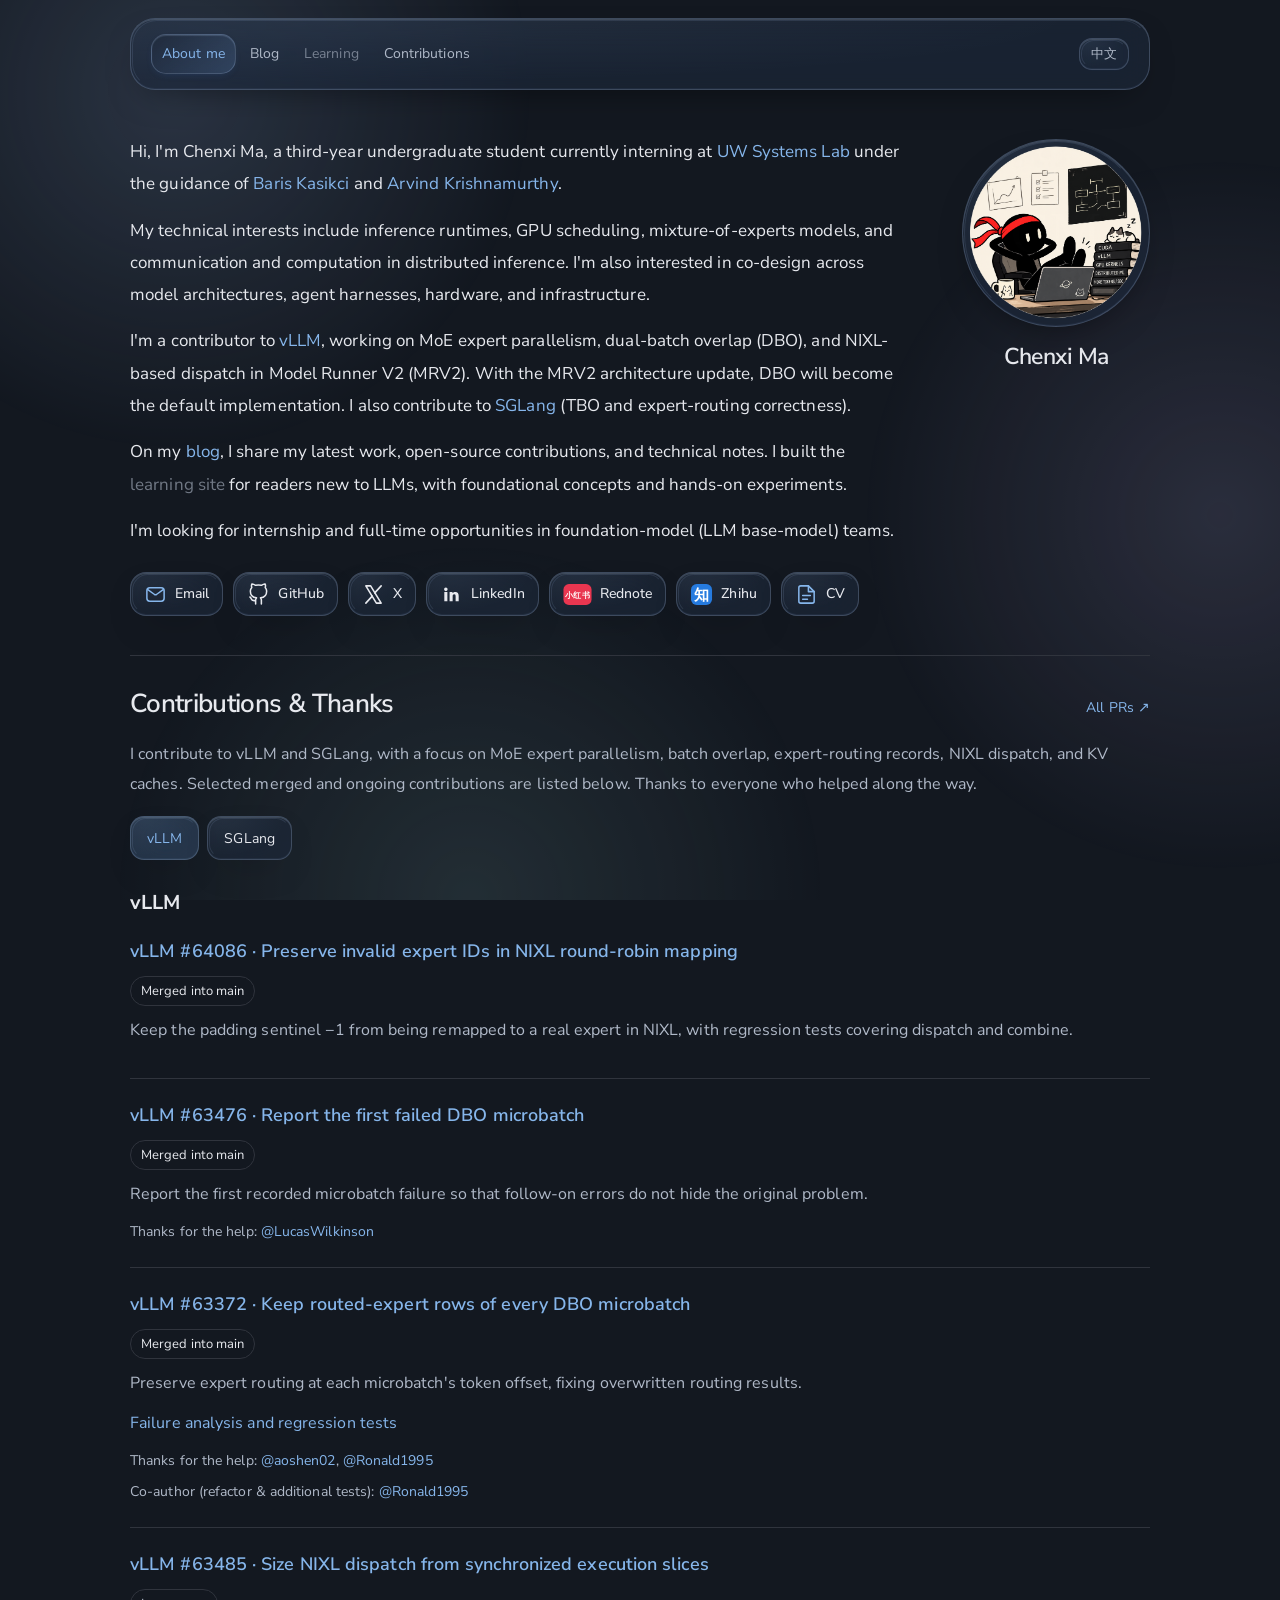
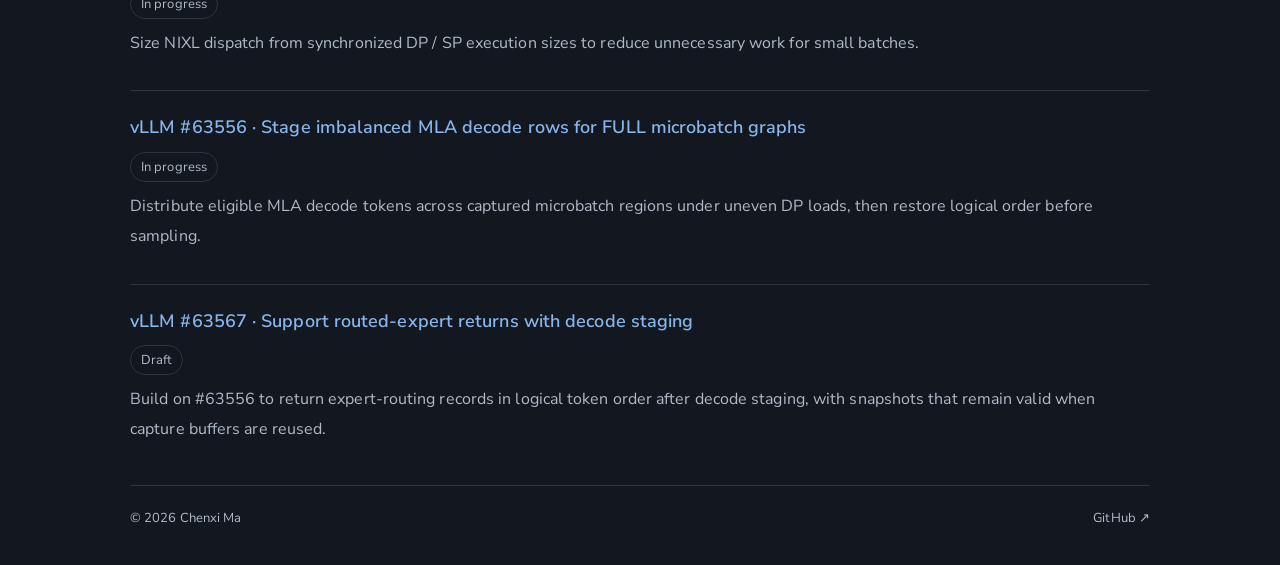
==== commit 6394a4a9: "Keep the English and Chinese resumes public" ====
--- a/index.html
+++ b/index.html
@@ -92,6 +92,9 @@
           </a>
           <a class="social-link glass-control social-zhihu" data-profile-link="zhihu" href="https://www.zhihu.com/people/zhib1eiazpn">
             <span class="social-icon" aria-hidden="true"><svg viewBox="0 0 24 24"><rect x="1" y="1" width="22" height="22" rx="6" fill="currentColor"/><text x="12" y="17.3" fill="white" text-anchor="middle" font-size="16" font-weight="600" font-family="PingFang SC,Microsoft YaHei,sans-serif">知</text></svg></span><span data-zh="知乎">Zhihu</span>
+          </a>
+          <a id="cv" class="social-link glass-control social-resume" href="CV-en.pdf" data-zh-href="CV-zh.pdf" target="_blank" rel="noopener" title="CV (PDF)" data-zh-title="简历（PDF）">
+            <span class="social-icon" aria-hidden="true"><svg viewBox="0 0 24 24" fill="none" stroke="currentColor" stroke-width="1.6" stroke-linecap="round" stroke-linejoin="round"><path d="M14 3H6a2 2 0 0 0-2 2v14a2 2 0 0 0 2 2h12a2 2 0 0 0 2-2V9Z"/><path d="M14 3v6h6M8 13h8M8 17h5"/></svg></span><span data-zh="简历">CV</span>
           </a>
         </div>
       </div>
--- a/style.css
+++ b/style.css
@@ -217,7 +217,7 @@
 .social-link.glass-control:hover { text-decoration: none; }
 .social-icon { display: inline-flex; align-items: center; justify-content: center; width: 23px; height: 23px; flex-shrink: 0; }
 .social-icon svg { display: block; width: 100%; height: 100%; }
-.social-email .social-icon { color: var(--link); }
+.social-email .social-icon, .social-resume .social-icon { color: var(--link); }
 .social-red .social-icon { width: 29px; color: #e93650; }
 .social-zhihu .social-icon { color: #267bdf; }
 .social-link[aria-disabled="true"] { opacity: .65; cursor: default; }
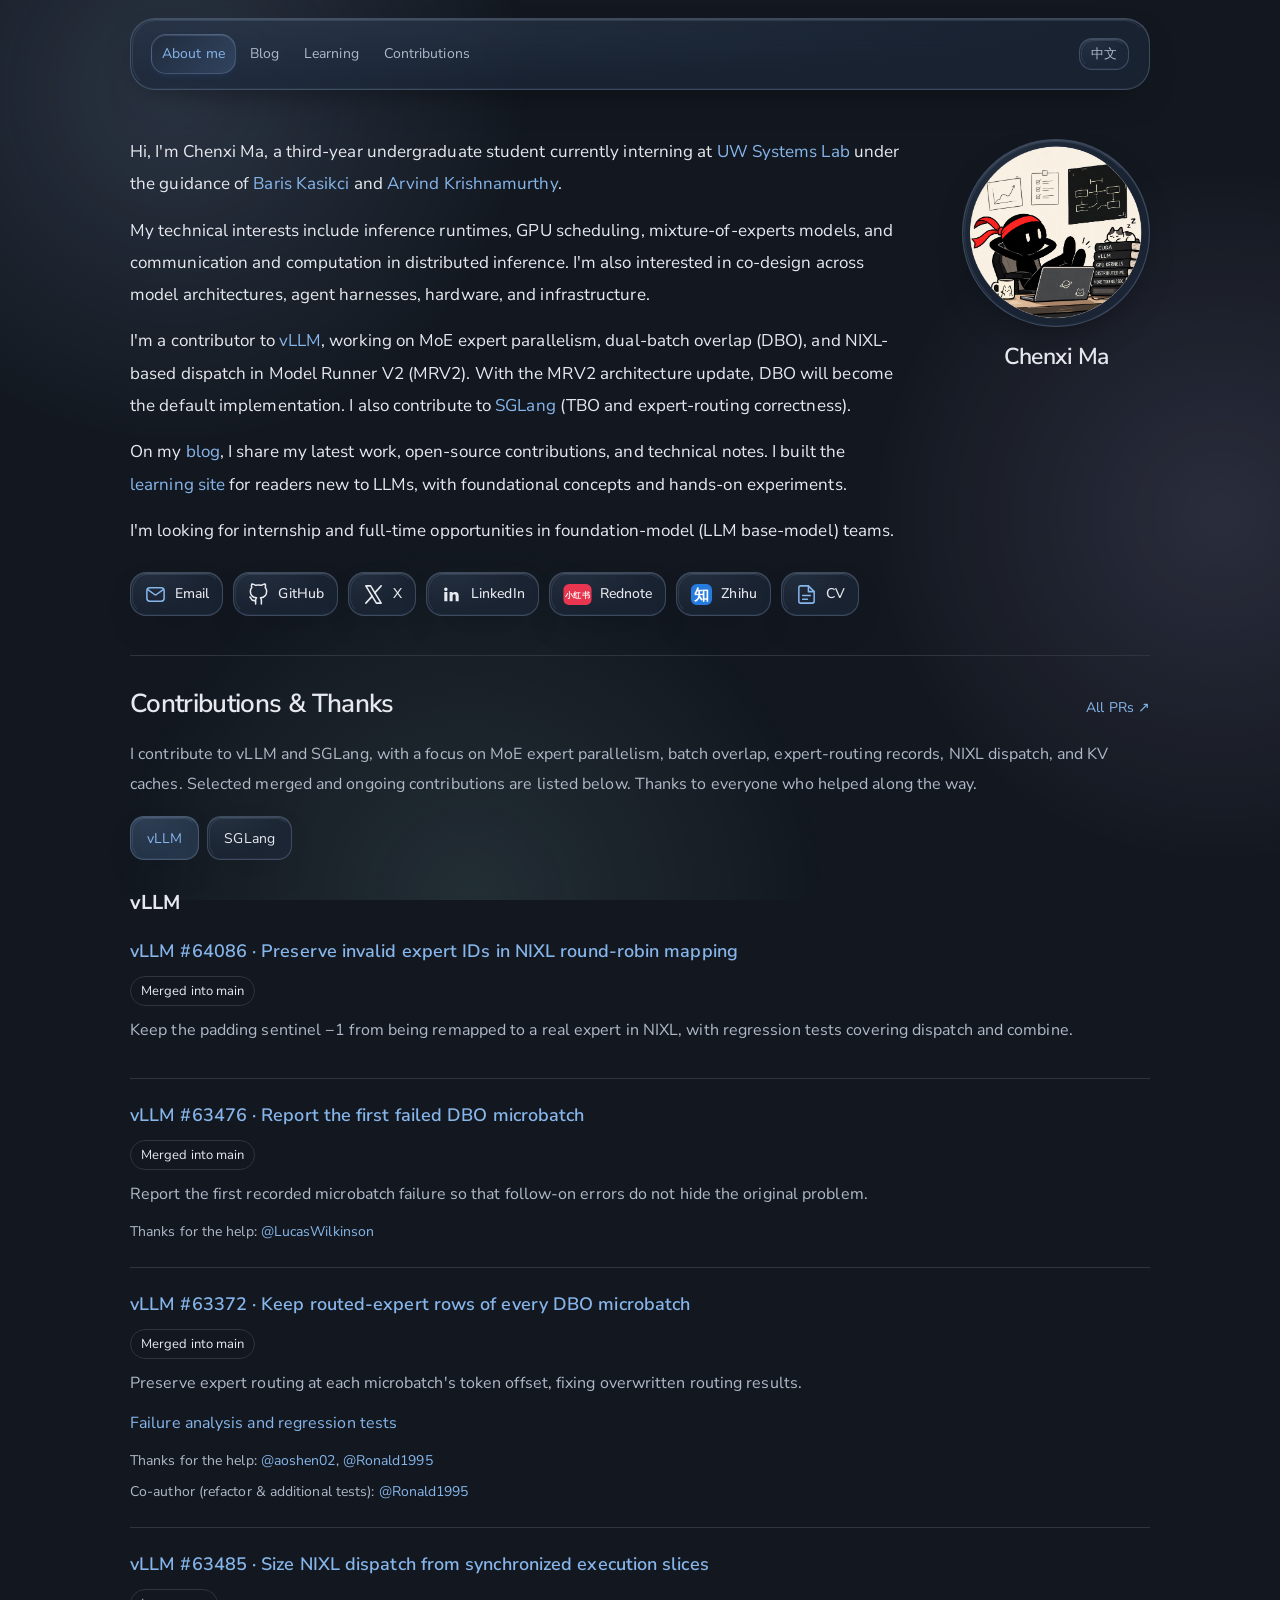
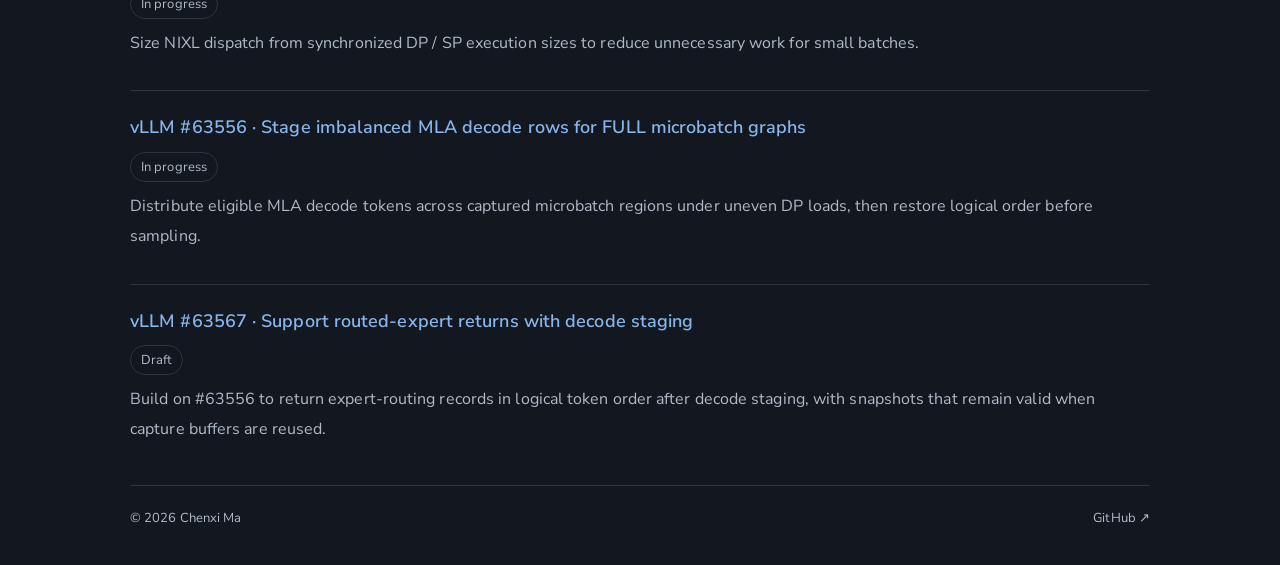
==== commit 555180d4: "Link the verified Learning production site" ====
--- a/index.html
+++ b/index.html
@@ -45,7 +45,7 @@
   <link href="https://fonts.googleapis.com/css2?family=Nunito+Sans:wght@400;500;600;700&amp;display=swap" rel="stylesheet">
   <link rel="icon" href="assets/mark.svg" type="image/svg+xml">
   <link rel="stylesheet" href="style.css?v=contribution-nav-2">
-  <script src="config.js?v=xiaohongshu-1" defer></script>
+  <script src="config.js?v=learning-live-1" defer></script>
   <script src="main.js?v=contribution-nav-2" defer></script>
   <script src="glass.js?v=contribution-nav-1" defer></script>
 </head>
@@ -58,7 +58,7 @@
       <span class="nav-lens" aria-hidden="true"></span>
       <a href="#about" data-zh="关于我">About me</a>
       <a data-blog-link role="link" aria-disabled="true" title="Blog coming soon" data-zh-title="博客尚未开放" data-zh="博客">Blog</a>
-      <a data-learning-link role="link" aria-disabled="true" title="Learning site coming soon" data-zh-title="学习站尚未开放" data-zh="学习">Learning</a>
+      <a data-learning-link href="https://chenxi-ai-systems-learning.vercel.app/" data-zh="学习">Learning</a>
       <a href="#contributions" data-zh="贡献与致谢">Contributions</a>
     </nav>
     <button class="language-toggle glass-control" type="button" lang="zh-CN" aria-label="Switch to Chinese" hidden>中文</button>
@@ -71,7 +71,7 @@
         <p><span data-zh="我是 ">I'm a contributor to </span><a href="https://github.com/vllm-project/vllm">vLLM</a><span data-zh=" 的贡献者，方向是 Model Runner V2 中的 MoE 专家并行、双批次重叠（DBO）和基于 NIXL 的 dispatch。">, working on MoE expert parallelism, dual-batch overlap (DBO), and NIXL-based dispatch in Model Runner V2 (MRV2).</span> <span data-zh="随着 MRV2 架构更新，DBO 将成为默认实现。">With the MRV2 architecture update, DBO will become the default implementation.</span> <span data-zh="我也为 ">I also contribute to </span><a href="https://github.com/sgl-project/sglang">SGLang</a><span data-zh=" 贡献代码，关注 TBO 与专家路由记录的正确性。"> (TBO and expert-routing correctness).</span></p>
         <p class="site-intro">
           <span data-zh="我在">On my </span><a data-blog-link href="https://tech-blog-chi.vercel.app/" data-zh="博客">blog</a><span data-zh="分享近期工作、开源贡献与技术思考。">, I share my latest work, open-source contributions, and technical notes.</span>
-          <span data-zh="我为刚接触大模型的读者搭建了"> I built the </span><a data-learning-link role="link" aria-disabled="true" data-zh="学习">learning site</a><span data-zh="，从基础概念和动手实验开始。"> for readers new to LLMs, with foundational concepts and hands-on experiments.</span>
+          <span data-zh="我为刚接触大模型的读者搭建了"> I built the </span><a data-learning-link href="https://chenxi-ai-systems-learning.vercel.app/" data-zh="学习">learning site</a><span data-zh="，从基础概念和动手实验开始。"> for readers new to LLMs, with foundational concepts and hands-on experiments.</span>
         </p>
         <p data-zh="我正在寻找大模型基座方向的实习和正式工作。">I'm looking for internship and full-time opportunities in foundation-model (LLM base-model) teams.</p>
         <div class="social-links" aria-label="Social and contact links" data-zh-label="社交与联系方式">
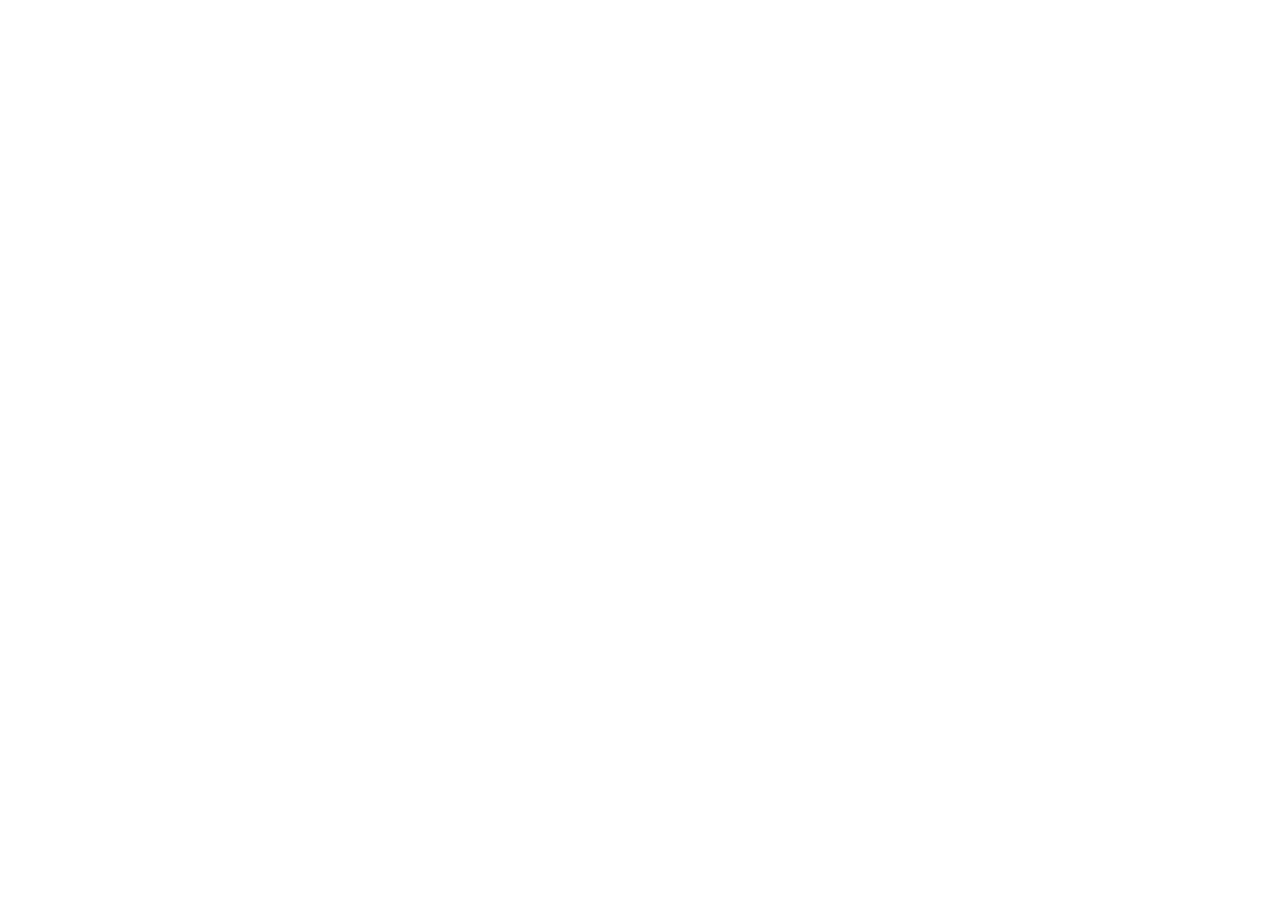
==== commit 453e1925: "Redirect the previous homepage to the unified website" ====
--- a/index.html
+++ b/index.html
@@ -1,195 +1,18 @@
 <!doctype html>
-<html lang="en" data-theme="dark">
+<html lang="en">
 <head>
   <meta charset="utf-8">
-  <meta name="viewport" content="width=device-width, initial-scale=1, viewport-fit=cover">
-  <meta name="description" content="Chenxi Ma's personal homepage. Contributor to vLLM and SGLang, focused on LLM inference and GPU systems." data-zh-content="马晨熙的个人主页：vLLM 与 SGLang 开源贡献者，关注大模型推理与 GPU 系统。">
-  <meta name="color-scheme" content="dark">
-  <meta name="theme-color" content="#131820">
-  <link rel="canonical" href="https://algebra-mcx.github.io/">
-  <meta property="og:title" content="Chenxi Ma" data-zh-content="马晨熙">
-  <meta property="og:description" content="vLLM &amp; SGLang contributor · LLM inference · GPU systems" data-zh-content="vLLM 与 SGLang 开源贡献者 · 大模型推理 · GPU 系统">
-  <meta property="og:url" content="https://algebra-mcx.github.io/">
-  <meta property="og:type" content="website">
-  <meta property="og:image" content="https://algebra-mcx.github.io/assets/chenxi-avatar.png">
-  <meta property="og:site_name" content="Chenxi Ma">
-  <meta name="twitter:card" content="summary">
-  <meta name="author" content="Chenxi Ma">
-  <meta name="robots" content="index, follow, max-image-preview:large">
-  <link rel="me" href="https://github.com/algebra-MCX">
-  <link rel="me" href="https://x.com/Shannon20051127">
-  <link rel="me" href="https://www.linkedin.com/in/chenxi-ma-090923373/">
-  <script type="application/ld+json">
-  {
-    "@context": "https://schema.org",
-    "@type": "ProfilePage",
-    "url": "https://algebra-mcx.github.io/",
-    "name": "Chenxi Ma",
-    "mainEntity": {
-      "@type": "Person",
-      "name": "Chenxi Ma",
-      "alternateName": ["马晨熙", "Chenxi Ma algebra-MCX"],
-      "url": "https://algebra-mcx.github.io/",
-      "image": "https://algebra-mcx.github.io/assets/chenxi-avatar.png",
-      "jobTitle": "Undergraduate researcher, LLM inference and GPU systems",
-      "description": "Chenxi Ma, contributor to vLLM and SGLang, working on MoE expert parallelism, batch overlap, expert-routing correctness and NIXL-based dispatch. Interests: LLM inference runtimes and GPU systems.",
-      "affiliation": {"@type": "Organization", "name": "UW Systems Lab"},
-      "knowsAbout": ["LLM inference", "GPU systems", "Mixture of Experts", "vLLM", "SGLang"],
-      "sameAs": ["https://github.com/algebra-MCX", "https://x.com/Shannon20051127", "https://www.linkedin.com/in/chenxi-ma-090923373/", "https://tech-blog-chi.vercel.app/"]
-    }
-  }
+  <meta name="viewport" content="width=device-width, initial-scale=1">
+  <meta name="robots" content="noindex, follow">
+  <link rel="canonical" href="https://tech-blog-chi.vercel.app/">
+  <title>Chenxi Ma</title>
+  <script>
+    const homepage = new URL("https://tech-blog-chi.vercel.app/");
+    homepage.search = location.search;
+    homepage.hash = location.hash;
+    location.replace(homepage.href);
   </script>
-  <title data-zh="马晨熙">Chenxi Ma</title>
-  <link rel="preconnect" href="https://fonts.googleapis.com">
-  <link rel="preconnect" href="https://fonts.gstatic.com" crossorigin>
-  <link href="https://fonts.googleapis.com/css2?family=Nunito+Sans:wght@400;500;600;700&amp;display=swap" rel="stylesheet">
-  <link rel="icon" href="assets/mark.svg" type="image/svg+xml">
-  <link rel="stylesheet" href="style.css?v=contribution-nav-2">
-  <script src="config.js?v=learning-live-1" defer></script>
-  <script src="main.js?v=contribution-nav-2" defer></script>
-  <script src="glass.js?v=contribution-nav-1" defer></script>
+  <meta http-equiv="refresh" content="1; url=https://tech-blog-chi.vercel.app/">
 </head>
-<body>
-  <div class="glass-ambient" aria-hidden="true"><span></span><span></span><span></span></div>
-  <div class="interaction-ripples" aria-hidden="true"></div>
-  <a class="skip-link" href="#main" data-zh="跳转到主要内容">Skip to main content</a>
-  <header class="site-header shell glass-surface">
-    <nav aria-label="Main navigation" data-zh-label="主导航">
-      <span class="nav-lens" aria-hidden="true"></span>
-      <a href="#about" data-zh="关于我">About me</a>
-      <a data-blog-link role="link" aria-disabled="true" title="Blog coming soon" data-zh-title="博客尚未开放" data-zh="博客">Blog</a>
-      <a data-learning-link href="https://chenxi-ai-systems-learning.vercel.app/" data-zh="学习">Learning</a>
-      <a href="#contributions" data-zh="贡献与致谢">Contributions</a>
-    </nav>
-    <button class="language-toggle glass-control" type="button" lang="zh-CN" aria-label="Switch to Chinese" hidden>中文</button>
-  </header>
-  <main id="main" class="shell">
-    <section class="profile" id="about" aria-labelledby="profile-name">
-      <div class="bio">
-        <p><span data-zh="你好，我是马晨熙，目前是一名大三学生，正在 ">Hi, I'm Chenxi Ma, a third-year undergraduate student currently interning at </span><a href="https://syslab.cs.washington.edu/">UW Systems Lab</a><span data-zh=" 实习，由 "> under the guidance of </span><a href="https://homes.cs.washington.edu/~baris/">Baris Kasikci</a><span data-zh=" 和 "> and </span><a href="https://www.cs.washington.edu/people/faculty/arvind">Arvind Krishnamurthy</a><span data-zh=" 指导。">.</span></p>
-        <p data-zh="我的技术兴趣包括推理 Runtime、GPU 调度、混合专家模型，以及分布式推理中的通信与计算。同时，我也对模型架构、Agent Harness、硬件与 Infra 之间的 Co-design 感兴趣。">My technical interests include inference runtimes, GPU scheduling, mixture-of-experts models, and communication and computation in distributed inference. I'm also interested in co-design across model architectures, agent harnesses, hardware, and infrastructure.</p>
-        <p><span data-zh="我是 ">I'm a contributor to </span><a href="https://github.com/vllm-project/vllm">vLLM</a><span data-zh=" 的贡献者，方向是 Model Runner V2 中的 MoE 专家并行、双批次重叠（DBO）和基于 NIXL 的 dispatch。">, working on MoE expert parallelism, dual-batch overlap (DBO), and NIXL-based dispatch in Model Runner V2 (MRV2).</span> <span data-zh="随着 MRV2 架构更新，DBO 将成为默认实现。">With the MRV2 architecture update, DBO will become the default implementation.</span> <span data-zh="我也为 ">I also contribute to </span><a href="https://github.com/sgl-project/sglang">SGLang</a><span data-zh=" 贡献代码，关注 TBO 与专家路由记录的正确性。"> (TBO and expert-routing correctness).</span></p>
-        <p class="site-intro">
-          <span data-zh="我在">On my </span><a data-blog-link href="https://tech-blog-chi.vercel.app/" data-zh="博客">blog</a><span data-zh="分享近期工作、开源贡献与技术思考。">, I share my latest work, open-source contributions, and technical notes.</span>
-          <span data-zh="我为刚接触大模型的读者搭建了"> I built the </span><a data-learning-link href="https://chenxi-ai-systems-learning.vercel.app/" data-zh="学习">learning site</a><span data-zh="，从基础概念和动手实验开始。"> for readers new to LLMs, with foundational concepts and hands-on experiments.</span>
-        </p>
-        <p data-zh="我正在寻找大模型基座方向的实习和正式工作。">I'm looking for internship and full-time opportunities in foundation-model (LLM base-model) teams.</p>
-        <div class="social-links" aria-label="Social and contact links" data-zh-label="社交与联系方式">
-          <a class="social-link glass-control social-email" href="mailto:shannon20051127@gmail.com">
-            <span class="social-icon" aria-hidden="true"><svg viewBox="0 0 24 24" fill="none" stroke="currentColor" stroke-width="1.6" stroke-linecap="round" stroke-linejoin="round"><rect x="3" y="5" width="18" height="14" rx="3"/><path d="m4 7 7 5a1.8 1.8 0 0 0 2 0l7-5"/></svg></span><span data-zh="邮箱">Email</span>
-          </a>
-          <a class="social-link glass-control social-github" href="https://github.com/algebra-MCX">
-            <span class="social-icon" aria-hidden="true"><svg viewBox="0 0 24 24" fill="none" stroke="currentColor" stroke-width="1.6" stroke-linecap="round" stroke-linejoin="round"><path d="M9 22v-3.8c-3.8.8-4.6-1.7-4.6-1.7-.6-1.5-1.4-1.9-1.4-1.9M15 22v-3.9a3.4 3.4 0 0 0-.9-2.6c3.1-.4 6.4-1.5 6.4-7a5.4 5.4 0 0 0-1.5-3.8 5 5 0 0 0-.1-3.7S17.7.6 15 2.4a13.2 13.2 0 0 0-6 0C6.3.6 5.1 1 5.1 1A5 5 0 0 0 5 4.7a5.4 5.4 0 0 0-1.5 3.8c0 5.5 3.3 6.6 6.4 7a3.4 3.4 0 0 0-.9 2.6"/></svg></span><span>GitHub</span>
-          </a>
-          <a class="social-link glass-control social-x" href="https://x.com/Shannon20051127">
-            <span class="social-icon" aria-hidden="true"><svg viewBox="0 0 24 24" fill="none" stroke="currentColor" stroke-width="1.65" stroke-linecap="round" stroke-linejoin="round"><path d="M4 3h5L20 21h-5L4 3Z"/><path d="m20 3-6.7 7.3M4 21l6.7-7.3"/></svg></span><span>X</span>
-          </a>
-          <a class="social-link glass-control social-linkedin" href="https://www.linkedin.com/in/chenxi-ma-090923373/">
-            <span class="social-icon" aria-hidden="true"><svg viewBox="0 0 24 24" fill="currentColor"><path d="M4.5 9.5h3.2V19H4.5zM6.1 4.8a1.85 1.85 0 1 1 0 3.7 1.85 1.85 0 0 1 0-3.7ZM10 9.5h3v1.3c.5-.9 1.6-1.5 3-1.5 2.8 0 3.5 1.8 3.5 4.2V19h-3.2v-5c0-1.2-.2-2.2-1.5-2.2s-1.6 1-1.6 2.2v5H10z"/></svg></span><span>LinkedIn</span>
-          </a>
-          <a class="social-link glass-control social-red" data-profile-link="xiaohongshu" href="https://www.xiaohongshu.com/user/profile/6ad229240000000005006800">
-            <span class="social-icon" aria-hidden="true"><svg viewBox="0 0 32 24"><rect x=".5" y=".5" width="31" height="23" rx="6" fill="currentColor"/><text x="16" y="15.8" fill="white" text-anchor="middle" font-size="9" font-weight="700" font-family="PingFang SC,Microsoft YaHei,sans-serif">小红书</text></svg></span><span data-zh="小红书">Rednote</span>
-          </a>
-          <a class="social-link glass-control social-zhihu" data-profile-link="zhihu" href="https://www.zhihu.com/people/zhib1eiazpn">
-            <span class="social-icon" aria-hidden="true"><svg viewBox="0 0 24 24"><rect x="1" y="1" width="22" height="22" rx="6" fill="currentColor"/><text x="12" y="17.3" fill="white" text-anchor="middle" font-size="16" font-weight="600" font-family="PingFang SC,Microsoft YaHei,sans-serif">知</text></svg></span><span data-zh="知乎">Zhihu</span>
-          </a>
-          <a id="cv" class="social-link glass-control social-resume" href="CV-en.pdf" data-zh-href="CV-zh.pdf" target="_blank" rel="noopener" title="CV (PDF)" data-zh-title="简历（PDF）">
-            <span class="social-icon" aria-hidden="true"><svg viewBox="0 0 24 24" fill="none" stroke="currentColor" stroke-width="1.6" stroke-linecap="round" stroke-linejoin="round"><path d="M14 3H6a2 2 0 0 0-2 2v14a2 2 0 0 0 2 2h12a2 2 0 0 0 2-2V9Z"/><path d="M14 3v6h6M8 13h8M8 17h5"/></svg></span><span data-zh="简历">CV</span>
-          </a>
-        </div>
-      </div>
-      <aside class="profile-side" aria-label="Profile" data-zh-label="个人资料">
-        <div class="portrait-frame glass-surface portrait-frame--illustration">
-          <span class="portrait-fallback" aria-hidden="true">CM</span>
-          <img class="portrait" src="assets/chenxi-avatar.png" width="1254" height="1254" alt="Chenxi Ma's illustrated avatar: a character with a red headband at a laptop, with cats and GPU books" data-zh-alt="马晨熙的插画头像：戴红头带的人物、笔记本电脑、猫和 GPU 书籍" decoding="async" fetchpriority="high">
-        </div>
-        <h1 id="profile-name" class="profile-caption" data-zh="马晨熙">Chenxi Ma</h1>
-      </aside>
-    </section>
-
-
-
-    <section class="section contributions" id="contributions" aria-labelledby="contributions-title">
-      <span id="projects" aria-hidden="true"></span>
-      <div class="section-title"><h2 id="contributions-title" data-zh="贡献与致谢">Contributions &amp; Thanks</h2><a class="all-link" href="https://github.com/search?q=is%3Apr+author%3Aalgebra-MCX+is%3Apublic+-user%3Aalgebra-MCX&amp;type=pullrequests" data-zh="全部 PR ↗">All PRs ↗</a></div>
-      <p class="section-intro" data-zh="我为 vLLM 和 SGLang 贡献代码，关注 MoE 专家并行、批次重叠、专家路由记录、NIXL dispatch 和 KV cache。以下收录已合并和进行中的工作。感谢在这些工作中给予帮助的伙伴。">I contribute to vLLM and SGLang, with a focus on MoE expert parallelism, batch overlap, expert-routing records, NIXL dispatch, and KV caches. Selected merged and ongoing contributions are listed below. Thanks to everyone who helped along the way.</p>
-      <nav class="contribution-nav" aria-label="Open-source projects" data-zh-label="开源项目">
-        <a class="glass-control" href="#vllm">vLLM</a>
-        <a class="glass-control" href="#sglang">SGLang</a>
-      </nav>
-      <section class="contribution-group" aria-labelledby="vllm">
-        <h3 id="vllm">vLLM</h3>
-        <dl class="research-list contribution-list">
-          <div>
-            <dt><a href="https://github.com/vllm-project/vllm/pull/64086">vLLM #64086 · Preserve invalid expert IDs in NIXL round-robin mapping</a></dt>
-            <dd>
-              <span class="contribution-status" data-zh="已合并到 main">Merged into main</span>
-              <p data-zh="修复 NIXL 专家重映射把填充标记 −1 误当成有效专家的问题，并添加覆盖 dispatch 和 combine 的回归测试。">Keep the padding sentinel −1 from being remapped to a real expert in NIXL, with regression tests covering dispatch and combine.</p>
-            </dd>
-          </div>
-          <div>
-            <dt><a href="https://github.com/vllm-project/vllm/pull/63476">vLLM #63476 · Report the first failed DBO microbatch</a></dt>
-            <dd>
-              <span class="contribution-status" data-zh="已合并到 main">Merged into main</span>
-              <p data-zh="报告最先记录的 microbatch 异常，避免后续错误掩盖原始问题。">Report the first recorded microbatch failure so that follow-on errors do not hide the original problem.</p>
-              <div class="contribution-credit"><span data-zh="感谢帮助：">Thanks for the help: </span><a href="https://github.com/LucasWilkinson">@LucasWilkinson</a></div>
-            </dd>
-          </div>
-          <div>
-            <dt><a href="https://github.com/vllm-project/vllm/pull/63372">vLLM #63372 · Keep routed-expert rows of every DBO microbatch</a></dt>
-            <dd>
-              <span class="contribution-status" data-zh="已合并到 main">Merged into main</span>
-              <p data-zh="按各 microbatch 的 token 偏移保存专家路由，修复路由结果相互覆盖的问题。">Preserve expert routing at each microbatch's token offset, fixing overwritten routing results.</p>
-              <p><a data-blog-link data-blog-path="/writing/vllm-dbo-correctness/" href="https://github.com/vllm-project/vllm/pull/63372" data-zh="故障分析与回归测试">Failure analysis and regression tests</a></p>
-              <div class="contribution-credit"><span data-zh="感谢帮助：">Thanks for the help: </span><a href="https://github.com/aoshen02">@aoshen02</a>, <a href="https://github.com/Ronald1995">@Ronald1995</a></div>
-              <div class="contribution-credit"><span data-zh="共同作者（重构与补充测试）：">Co-author (refactor &amp; additional tests): </span><a href="https://github.com/Ronald1995">@Ronald1995</a></div>
-            </dd>
-          </div>
-          <div>
-            <dt><a href="https://github.com/vllm-project/vllm/pull/63485">vLLM #63485 · Size NIXL dispatch from synchronized execution slices</a></dt>
-            <dd>
-              <span class="contribution-status contribution-status--pending" data-zh="进行中">In progress</span>
-              <p data-zh="按同步后的 DP / SP 执行规模设置 NIXL dispatch 容量，减少小批次下的冗余工作。">Size NIXL dispatch from synchronized DP / SP execution sizes to reduce unnecessary work for small batches.</p>
-            </dd>
-          </div>
-          <div>
-            <dt><a href="https://github.com/vllm-project/vllm/pull/63556">vLLM #63556 · Stage imbalanced MLA decode rows for FULL microbatch graphs</a></dt>
-            <dd>
-              <span class="contribution-status contribution-status--pending" data-zh="进行中">In progress</span>
-              <p data-zh="在 DP 负载不均时，将符合条件的 MLA decode token 分布到已捕获的 microbatch 区域，并在采样前恢复逻辑顺序。">Distribute eligible MLA decode tokens across captured microbatch regions under uneven DP loads, then restore logical order before sampling.</p>
-            </dd>
-          </div>
-          <div>
-            <dt><a href="https://github.com/vllm-project/vllm/pull/63567">vLLM #63567 · Support routed-expert returns with decode staging</a></dt>
-            <dd>
-              <span class="contribution-status contribution-status--pending" data-zh="草稿">Draft</span>
-              <p data-zh="基于 #63556，在 decode staging 后按逻辑 token 顺序返回专家路由，并在捕获缓冲区复用后保持路由快照有效。">Build on #63556 to return expert-routing records in logical token order after decode staging, with snapshots that remain valid when capture buffers are reused.</p>
-            </dd>
-          </div>
-        </dl>
-      </section>
-      <section class="contribution-group" aria-labelledby="sglang">
-        <h3 id="sglang">SGLang</h3>
-        <dl class="research-list contribution-list">
-          <div>
-            <dt><a href="https://github.com/sgl-project/sglang/pull/48666">SGLang #48666 · Capture routed experts at each TBO child's parent rows</a></dt>
-            <dd>
-              <span class="contribution-status" data-zh="已合并到 main">Merged into main</span>
-              <p data-zh="将 TBO 子批次的专家路由写入父批次中对应的 token 行，修复共享缓冲区中的记录覆盖，并对齐非 EP 数据并行场景下的行偏移。">Map each TBO child's expert-routing records to its rows in the parent batch, preventing shared-buffer overwrites and aligning row offsets for non-EP data parallelism.</p>
-            </dd>
-          </div>
-          <div>
-            <dt><a href="https://github.com/sgl-project/sglang/pull/48691">SGLang #48691 · Read DP-local routed-expert rows for every A2A backend</a></dt>
-            <dd>
-              <span class="contribution-status contribution-status--pending" data-zh="进行中">In progress</span>
-              <p data-zh="在 DP attention 下，统一各 all-to-all 后端对 DP 本地专家路由记录的读取方式，修复 NIXL 在非零 DP rank 上返回错误专家 ID 的问题。">Read DP-local expert-routing records consistently across all-to-all backends under DP attention, fixing incorrect expert IDs returned by NIXL on nonzero DP ranks.</p>
-            </dd>
-          </div>
-        </dl>
-      </section>
-    </section>
-
-  </main>
-  <footer class="site-footer shell"><span>© <span id="year">2026</span> <span data-zh="马晨熙">Chenxi Ma</span></span><a href="https://github.com/algebra-MCX">GitHub ↗</a></footer>
-</body>
+<body><a href="https://tech-blog-chi.vercel.app/">Chenxi Ma · 马晨熙</a></body>
 </html>
